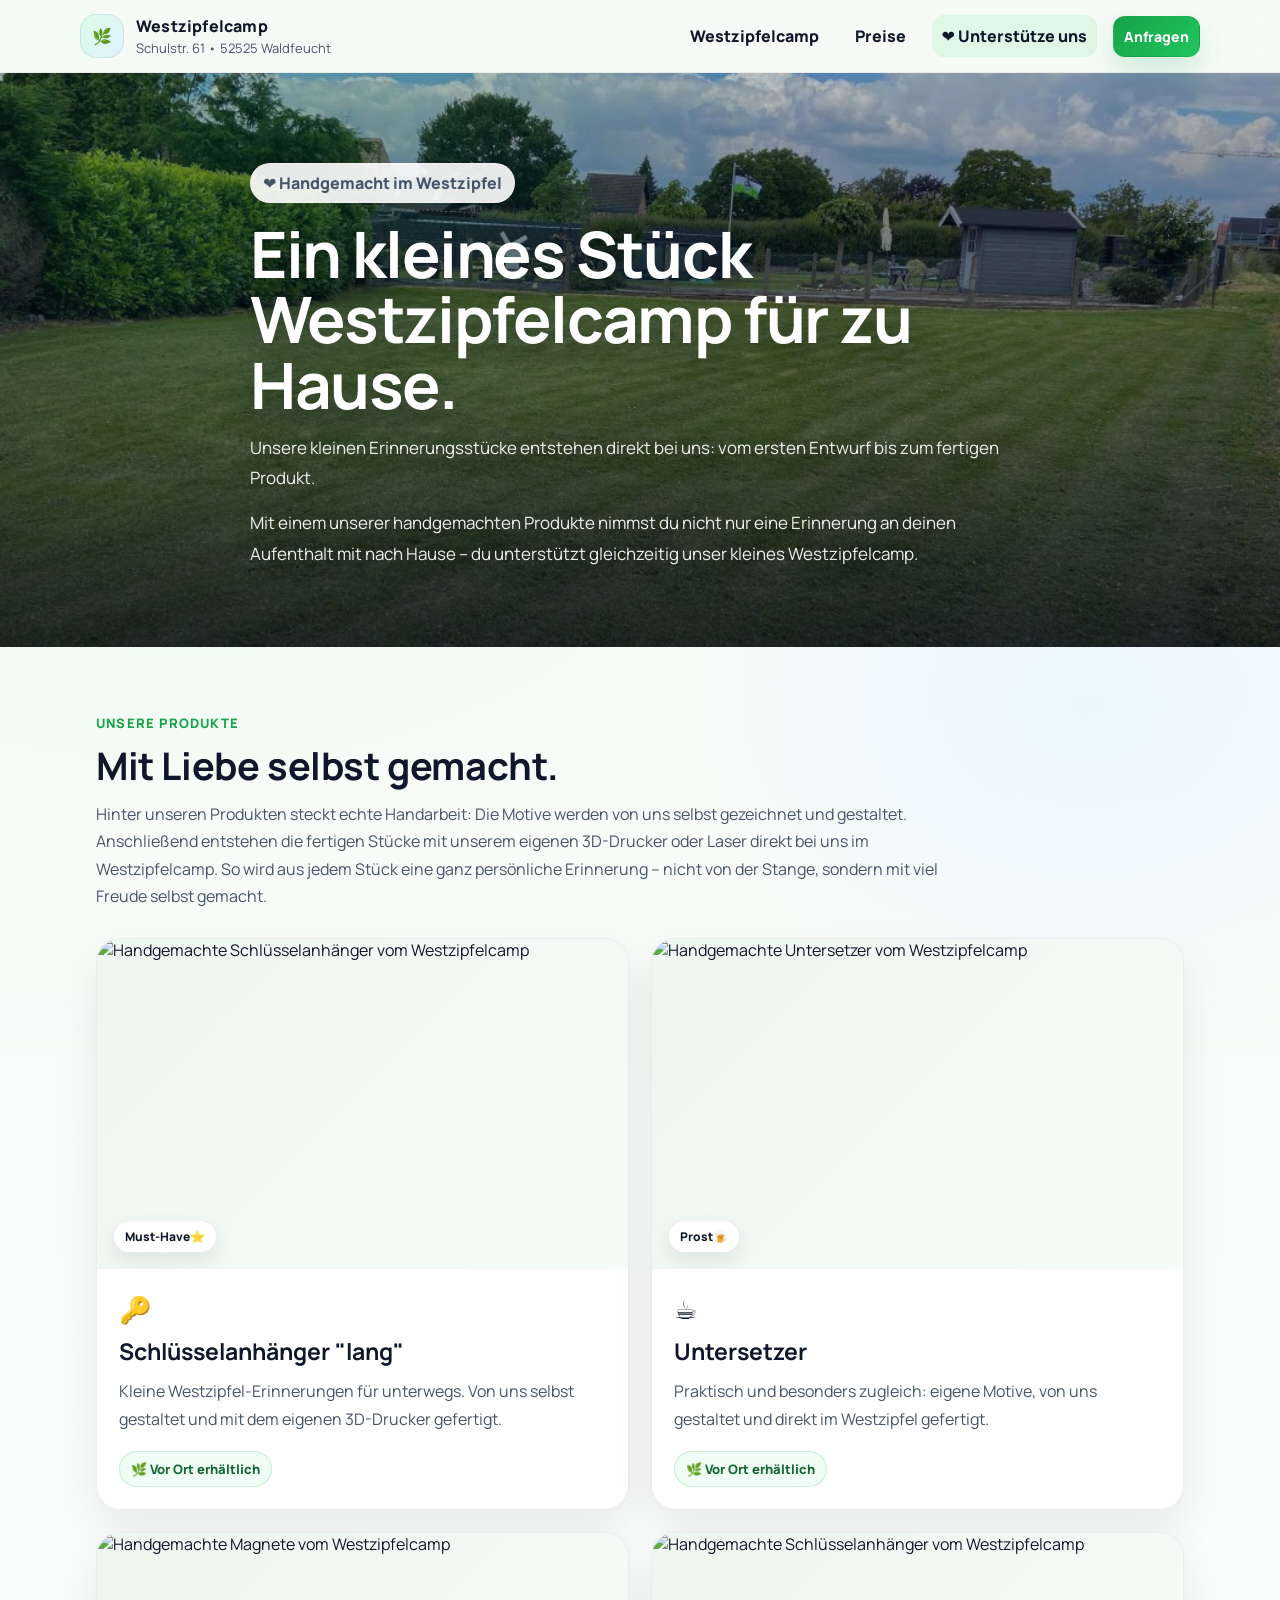
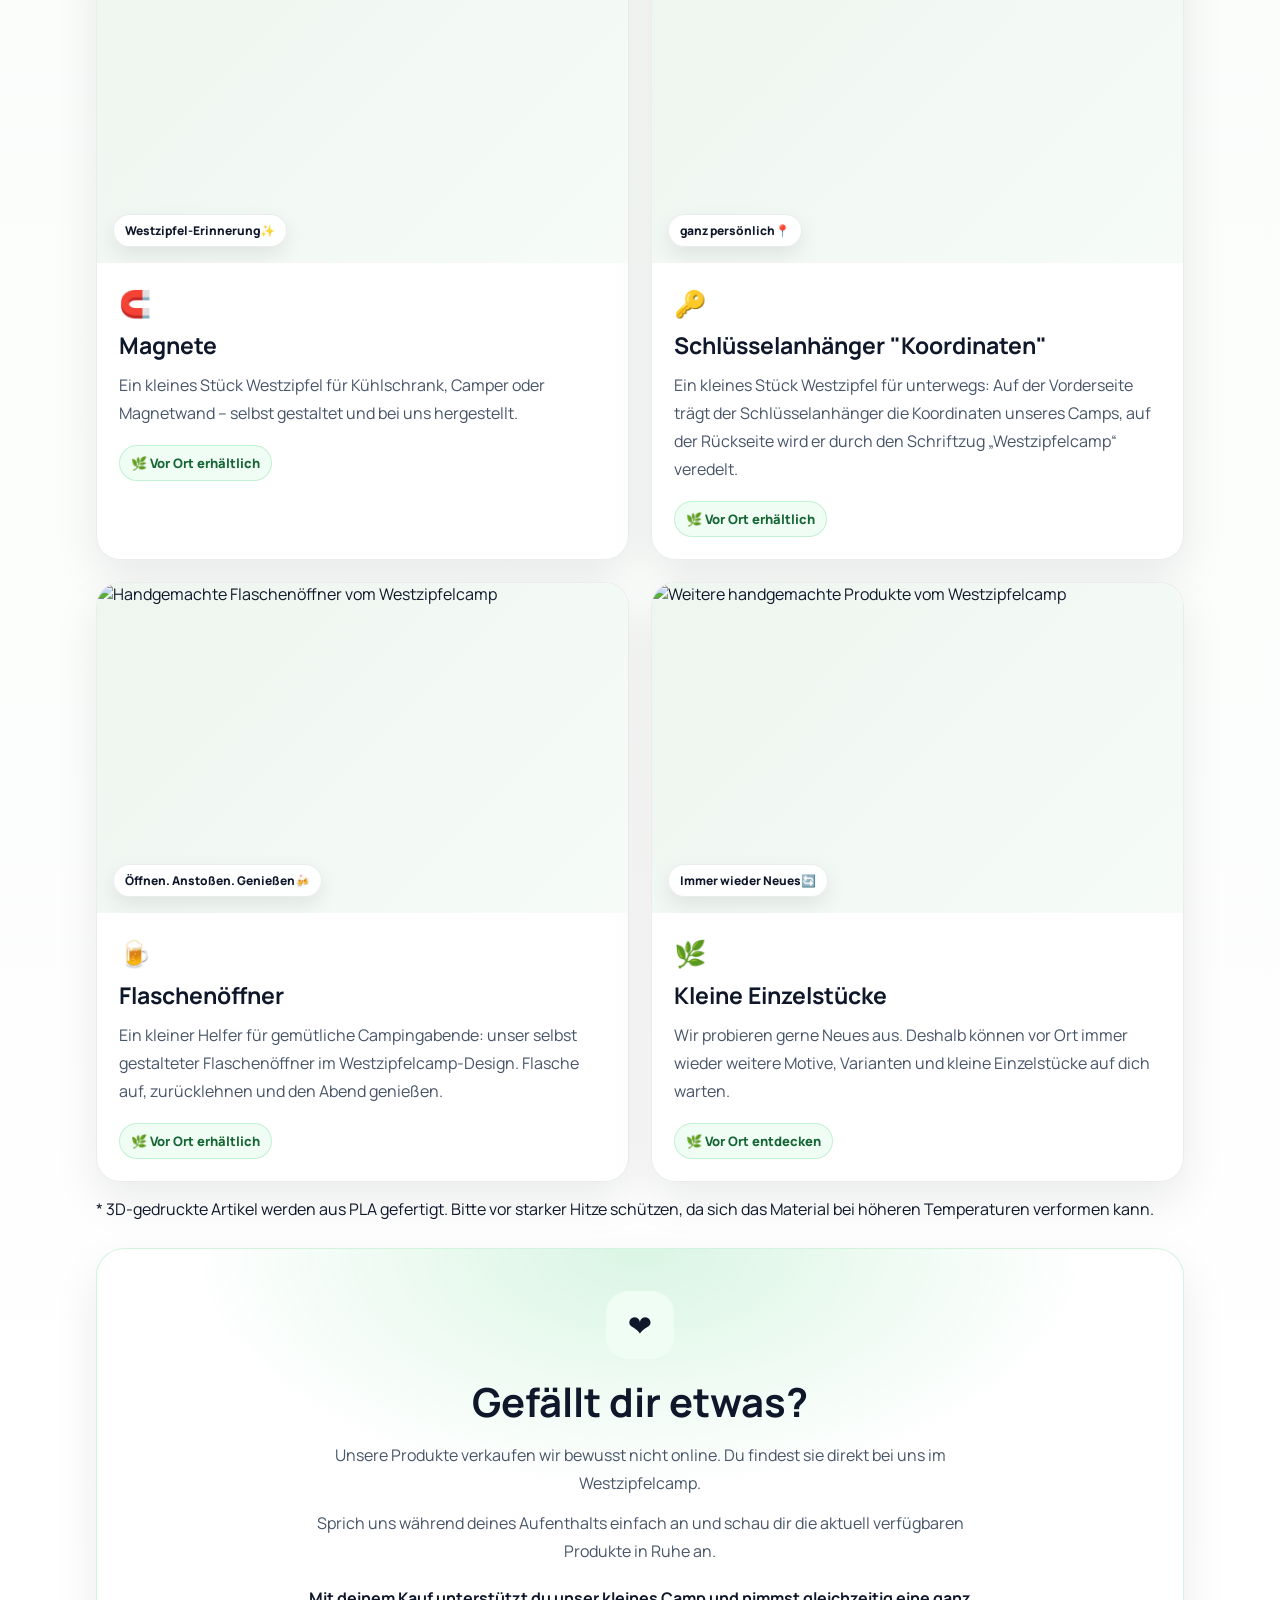
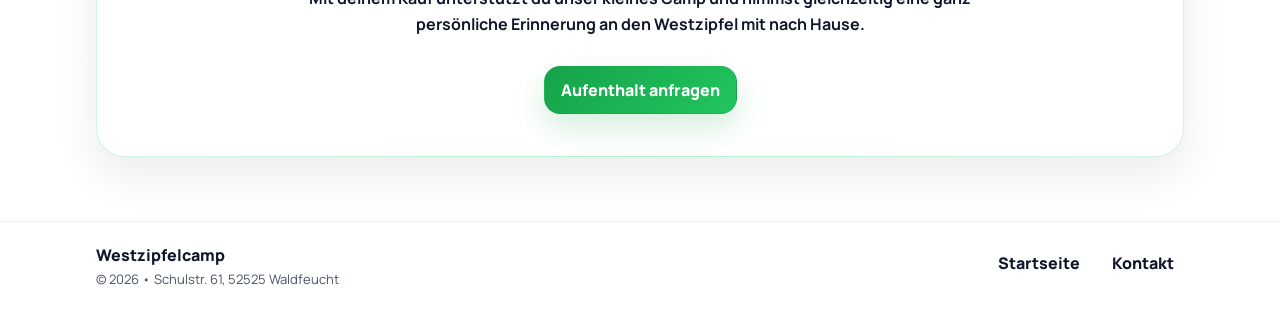
==== unterstuetzen.html @ 97e26d1e "Update unterstuetzen.html" ====
<!doctype html>
<html lang="de">
<head>

  <link rel="icon" href="data:image/svg+xml,<svg xmlns=%22http://www.w3.org/2000/svg%22 viewBox=%220 0 100 100%22><text y=%22.9em%22 font-size=%2290%22>🌿</text></svg>">

  <meta charset="utf-8" />
  <meta name="viewport" content="width=device-width, initial-scale=1" />

  <title>Unterstütze uns – Westzipfelcamp</title>

  <meta
    name="description"
    content="Handgemachte Erinnerungen aus dem Westzipfelcamp – direkt vor Ort erhältlich."
  />

  <link rel="preconnect" href="https://fonts.googleapis.com">
  <link rel="preconnect" href="https://fonts.gstatic.com" crossorigin>

  <link
    href="https://fonts.googleapis.com/css2?family=Manrope:wght@300;500;700;800&display=swap"
    rel="stylesheet"
  >

  <!-- GoatCounter -->
  <script
    data-goatcounter="https://westzipfelcamp.goatcounter.com/count"
    async
    src="//gc.zgo.at/count.js">
  </script>

  <link rel="stylesheet" href="styles.css" />
  <script defer src="script.js"></script>

</head>

<body>

  <a class="skip-link" href="#content">Zum Inhalt</a>

  <!-- HEADER / NAVIGATION -->
  <header class="header">

    <div class="container header__inner">

      <a href="index.html" class="brand merch-brand-link">

        <div class="brand__mark" aria-hidden="true">
          🌿
        </div>

        <div class="brand__text">

          <div class="brand__name">
            Westzipfelcamp
          </div>

          <div class="brand__sub">
            Schulstr. 61 • 52525 Waldfeucht
          </div>

        </div>

      </a>

      <button
        class="nav-toggle"
        aria-label="Menü öffnen"
        aria-expanded="false">

        <span></span>
        <span></span>
        <span></span>

      </button>

      <nav class="nav" aria-label="Hauptnavigation">

        <a href="index.html#camp">
          Westzipfelcamp
        </a>

        <a href="index.html#preise">
          Preise
        </a>

        <a href="unterstuetzen.html" class="nav-current">
          ❤️ Unterstütze uns
        </a>

        <a
          class="btn btn--small"
          href="index.html#kontakt">
          Anfragen
        </a>

      </nav>

    </div>

  </header>


  <main id="content">

    <!-- HERO MIT DEMSELBEN FOTO WIE AUF DER HAUPTSEITE -->
   <section class="merch-hero merch-hero--photo">

  <div class="merch-hero__overlay" aria-hidden="true"></div>

  <div class="container merch-hero__inner">
        <div class="pill">
          ❤️ Handgemacht im Westzipfel
        </div>

        <h1>
          Ein kleines Stück Westzipfelcamp für zu Hause.
        </h1>

        <p>
          Unsere kleinen Erinnerungsstücke entstehen direkt bei uns:
          vom ersten Entwurf bis zum fertigen Produkt.
        </p>

        <p>
          Mit einem unserer handgemachten Produkte nimmst du nicht nur
          eine Erinnerung an deinen Aufenthalt mit nach Hause –
          du unterstützt gleichzeitig unser kleines Westzipfelcamp.
        </p>

      </div>

    </section>


    <!-- PRODUKTE -->
    <section class="section">

      <div class="container">

        <div class="section__header merch-section-head">

          <span class="merch-eyebrow">
            Unsere Produkte
          </span>

          <h2>
            Mit Liebe selbst gemacht.
          </h2>

          <p class="lead">
            Hinter unseren Produkten steckt echte Handarbeit:
            Die Motive werden von uns selbst gezeichnet und gestaltet.
            Anschließend entstehen die fertigen Stücke mit unserem
            eigenen 3D-Drucker oder Laser direkt bei uns im Westzipfelcamp.
            So wird aus jedem Stück eine ganz persönliche Erinnerung –
            nicht von der Stange, sondern mit viel Freude selbst gemacht.
          </p>

        </div>


        <div class="merch-grid">

          <!-- SCHLÜSSELANHÄNGER -->
          <article class="merch-card">

            <div class="merch-image">

              <img
                src="assets/merch/schluesselanhaengerlang.jpg"
                alt="Handgemachte Schlüsselanhänger vom Westzipfelcamp"
                loading="lazy"
              >
              <span class="merch-badge">
                Must-Have⭐
              </span>

            </div>

            <div class="merch-card__body">

              <div class="merch-icon">
                🔑
              </div>

              <h3>
                Schlüsselanhänger "lang"
              </h3>

              <p>
                Kleine Westzipfel-Erinnerungen für unterwegs.
                Von uns selbst gestaltet und mit dem eigenen
                3D-Drucker gefertigt.
              </p>

              <div class="merch-availability">
                🌿 Vor Ort erhältlich
              </div>

            </div>

          </article>


          <!-- UNTERSETZER -->
          <article class="merch-card">

            <div class="merch-image">

              <img
                src="assets/merch/untersetzer.jpg"
                alt="Handgemachte Untersetzer vom Westzipfelcamp"
                loading="lazy"
              >
              <span class="merch-badge">
                Prost🍺
              </span>
            </div>

            <div class="merch-card__body">

              <div class="merch-icon">
                ☕
              </div>

              <h3>
                Untersetzer
              </h3>

              <p>
                Praktisch und besonders zugleich:
                eigene Motive, von uns gestaltet und
                direkt im Westzipfel gefertigt.
              </p>

              <div class="merch-availability">
                🌿 Vor Ort erhältlich
              </div>

            </div>

          </article>


          <!-- MAGNETE -->
          <article class="merch-card">

            <div class="merch-image">

              <img
                src="assets/merch/magnete.jpg"
                alt="Handgemachte Magnete vom Westzipfelcamp"
                loading="lazy"
              >

              <span class="merch-badge">
                Westzipfel-Erinnerung✨
              </span>

            </div>

            <div class="merch-card__body">

              <div class="merch-icon">
                🧲
              </div>

              <h3>
                Magnete
              </h3>

              <p>
                Ein kleines Stück Westzipfel für Kühlschrank,
                Camper oder Magnetwand – selbst gestaltet
                und bei uns hergestellt.
              </p>

              <div class="merch-availability">
                🌿 Vor Ort erhältlich
              </div>

            </div>

          </article>

                    <!-- SCHLÜSSELANHÄNGER -->
          <article class="merch-card">

            <div class="merch-image">

              <img
                src="assets/merch/schluesselanhaengerrund.jpg"
                alt="Handgemachte Schlüsselanhänger vom Westzipfelcamp"
                loading="lazy"
              >
              <span class="merch-badge">
                ganz persönlich📍
              </span>

            </div>

            <div class="merch-card__body">

              <div class="merch-icon">
                🔑
              </div>

              <h3>
                Schlüsselanhänger "Koordinaten"
              </h3>

              <p>
              Ein kleines Stück Westzipfel für unterwegs: Auf der Vorderseite trägt der Schlüsselanhänger die Koordinaten unseres Camps, auf der Rückseite wird er durch den Schriftzug „Westzipfelcamp“ veredelt.
              </p>

              <div class="merch-availability">
                🌿 Vor Ort erhältlich
              </div>

            </div>

          </article>
          
          <!-- Flaschenöffner -->
          <article class="merch-card">

            <div class="merch-image">

              <img
                src="assets/merch/flaschenoeffner.jpg"
                alt="Handgemachte Flaschenöffner vom Westzipfelcamp"
                loading="lazy"
              >
              <span class="merch-badge">
                Öffnen. Anstoßen. Genießen🍻 
              </span>

            </div>

            <div class="merch-card__body">

              <div class="merch-icon">
                🍺
              </div>

              <h3>
                Flaschenöffner
              </h3>

              <p>
                Ein kleiner Helfer für gemütliche Campingabende:
                unser selbst gestalteter Flaschenöffner im Westzipfelcamp-Design.
                Flasche auf, zurücklehnen und den Abend genießen. 
              </p>

              <div class="merch-availability">
                🌿 Vor Ort erhältlich
              </div>

            </div>

          </article>


          <!-- WEITERE PRODUKTE -->
          <article class="merch-card">

            <div class="merch-image">

              <img
                src="assets/merch/weitere-produkte.jpg"
                alt="Weitere handgemachte Produkte vom Westzipfelcamp"
                loading="lazy"
              >

              <span class="merch-badge">
                Immer wieder Neues🔄
              </span>

            </div>

            <div class="merch-card__body">

              <div class="merch-icon">
                🌿
              </div>

              <h3>
                Kleine Einzelstücke
              </h3>

              <p>
                Wir probieren gerne Neues aus.
                Deshalb können vor Ort immer wieder weitere
                Motive, Varianten und kleine Einzelstücke
                auf dich warten.
              </p>

              <div class="merch-availability">
                🌿 Vor Ort entdecken
              </div>

            </div>

          </article>

        </div>
        
 <!-- Dezenter Materialhinweis -->
<p class="merch-material-note">
  * 3D-gedruckte Artikel werden aus PLA gefertigt. Bitte vor starker Hitze schützen, da sich das Material bei höheren Temperaturen verformen kann.
</p>
        
        <!-- GEFÄLLT DIR ETWAS?
             Jetzt innerhalb desselben Bereichs und
             genauso breit wie das gesamte Produkt-Grid. -->

        <div class="merch-local-card">

          <div class="merch-local-card__icon">
            ❤️
          </div>

          <h2>
            Gefällt dir etwas?
          </h2>

          <p>
            Unsere Produkte verkaufen wir bewusst nicht online.
            Du findest sie direkt bei uns im Westzipfelcamp.
          </p>

          <p>
            Sprich uns während deines Aufenthalts einfach an
            und schau dir die aktuell verfügbaren Produkte
            in Ruhe an.
          </p>

          <strong>
            Mit deinem Kauf unterstützt du unser kleines Camp
            und nimmst gleichzeitig eine ganz persönliche
            Erinnerung an den Westzipfel mit nach Hause.
          </strong>

          <div class="merch-local-actions">

            <a
              class="btn"
              href="index.html#kontakt">
              Aufenthalt anfragen
            </a>

          </div>

        </div>

      </div>

    </section>


    <!-- FOOTER -->
    <footer class="footer">

      <div class="container footer__inner">

        <div>

          <div class="footer__brand">
            Westzipfelcamp
          </div>

          <div class="footer__meta">
            © <span id="year"></span>
            • Schulstr. 61, 52525 Waldfeucht
          </div>

        </div>

        <div class="footer__links">

          <a href="index.html">
            Startseite
          </a>

          <a href="index.html#kontakt">
            Kontakt
          </a>

        </div>

      </div>

    </footer>

  </main>

</body>
</html>
---- styles.css ----
:root{
  --bg:#f6fbf7;
  --soft:#eef6f0;
  --text:#0f172a;
  --muted:#475569;
  --brand:#16a34a;
  --brand2:#22c55e;
  --ring: rgba(34,197,94,.22);
  --shadow: 0 18px 45px rgba(2,6,23,.08);
  --radius: 20px;
}

*{box-sizing:border-box}
html,body{margin:0;padding:0}
body{
  font-family: "Manrope", system-ui, -apple-system, Segoe UI, Roboto, Arial, sans-serif;
  color:var(--text);
  background: radial-gradient(1200px 900px at 15% 10%, #e7fbe9 0%, transparent 55%),
              radial-gradient(900px 700px at 85% 20%, #e9f7ff 0%, transparent 45%),
              linear-gradient(180deg, var(--bg) 0%, #ffffff 100%);
  overflow-x:hidden;
}
img{max-width:100%;height:auto;display:block}
a{color:inherit}

.container{max-width:1120px;margin:0 auto;padding:0 16px}

.skip-link{position:absolute;left:-999px;top:auto;width:1px;height:1px;overflow:hidden}
.skip-link:focus{left:16px;top:16px;width:auto;height:auto;padding:10px 12px;background:#fff;border-radius:12px;box-shadow:var(--shadow)}

.header{
  position:sticky;top:0;z-index:50;
  background: rgba(246,251,247,.72);
  backdrop-filter: blur(14px);
  border-bottom: 1px solid rgba(15,23,42,.06);
}
.header__inner{display:flex;align-items:center;justify-content:space-between;padding:14px 0;gap:16px}
.brand{display:flex;align-items:center;gap:12px;min-width:0}
.brand__mark{width:44px;height:44px;border-radius:16px;display:grid;place-items:center;background: linear-gradient(135deg,#dcfce7,#e0f2fe);border:1px solid rgba(15,23,42,.08);flex:0 0 auto}
.brand__text{min-width:0}
.brand__name{font-weight:900;letter-spacing:.2px}
.brand__sub{font-size:13px;color:var(--muted);margin-top:2px;white-space:nowrap;overflow:hidden;text-overflow:ellipsis}

.nav{display:flex;align-items:center;gap:16px;font-weight:800}
.nav a{text-decoration:none;padding:10px 10px;border-radius:12px}
.nav a:hover{background:rgba(34,197,94,.10)}

.nav-toggle{display:none;width:44px;height:44px;border-radius:14px;border:1px solid rgba(15,23,42,.10);background:#fff;box-shadow:0 10px 25px rgba(2,6,23,.06)}
.nav-toggle span{display:block;height:2px;background:#0b1220;margin:6px 10px;border-radius:2px}

.btn{
  display:inline-flex;align-items:center;justify-content:center;
  padding:12px 16px;border-radius:16px;font-weight:900;
  background: linear-gradient(135deg, var(--brand), var(--brand2));
  color:#fff;border:1px solid rgba(15,23,42,.06);
  box-shadow:0 14px 30px rgba(22,163,74,.18);
  text-decoration:none;
  cursor:pointer;
}
.btn:hover{transform:translateY(-1px)}
.btn--small{padding:10px 12px;border-radius:14px;font-size:14px}
.btn--whatsapp{
  background: linear-gradient(135deg, #25D366, #128C7E);
  box-shadow: 0 14px 30px rgba(18,140,126,.25);
}

.pill{
  display:inline-flex;align-items:center;gap:8px;
  padding:8px 12px;border-radius:999px;
  background: rgba(255,255,255,.80);
  border:1px solid rgba(15,23,42,.10);
  color: var(--muted);
  font-weight:800;
}

/* Hero */
.hero{position:relative}
.hero--photo{min-height:520px;display:flex;align-items:flex-end;padding:90px 0 64px}
.hero__bg{position:absolute;inset:0;background-image:url("assets/1.jpg");background-size:cover;background-position:center}
.hero__overlay{position:absolute;inset:0;background:linear-gradient(180deg, rgba(2,6,23,.35) 0%, rgba(2,6,23,.55) 40%, rgba(2,6,23,.75) 100%), radial-gradient(900px 600px at 20% 10%, rgba(34,197,94,.18), transparent 60%)}
.hero__inner{position:relative;max-width:820px;color:#fff;padding-bottom:8px}
.hero h1{font-size:clamp(34px,4vw,56px);line-height:1.05;margin:12px 0 10px;letter-spacing:-.8px;text-shadow:0 10px 35px rgba(0,0,0,.35)}
.hero p{font-size:18px;line-height:1.7;color:rgba(255,255,255,.88);margin:0 0 16px;text-shadow:0 10px 35px rgba(0,0,0,.25)}
.hero__cta{display:flex;gap:12px;flex-wrap:wrap;margin-top:10px}

/* Sections */
.section{padding:64px 0}
.section--soft{background: linear-gradient(180deg, rgba(238,246,240,.85), rgba(255,255,255,0))}
.section__header{max-width:780px}
.section__header h2{margin:0 0 10px;font-size:clamp(26px,3vw,38px);letter-spacing:-.4px}
.lead{margin:0;color:var(--muted);line-height:1.7;font-size:16px}

.stack{display:grid;gap:16px;margin-top:18px}

.card{
  background: rgba(255,255,255,.86);
  border:1px solid rgba(15,23,42,.08);
  border-radius:var(--radius);
  padding:18px;
  box-shadow:var(--shadow);
  min-width:0;
  max-width:100%;
}
.card--gallery{overflow:hidden;}
.camp-text p{margin:0 0 12px;color:var(--muted);line-height:1.85}
.camp-text strong{color:var(--text)}

/* Galerie */
.gallery-title{display:flex;align-items:center;justify-content:space-between;gap:12px;margin-bottom:10px}
.gallery-title h3{margin:0}
.gallery-controls{display:flex;gap:10px;flex:0 0 auto}
.gbtn{width:42px;height:42px;border-radius:14px;border:1px solid rgba(15,23,42,.12);background:rgba(255,255,255,.92);box-shadow:0 10px 24px rgba(2,6,23,.06);font-size:22px;font-weight:900;cursor:pointer}
.gbtn:hover{transform:translateY(-1px)}

.gallery{
  width:100%;
  max-width:100%;
  display:flex;
  gap:0;
  overflow-x:auto;
  overflow-y:hidden;
  scroll-snap-type:x mandatory;
  scroll-behavior:smooth;
  -webkit-overflow-scrolling:touch;
  border-radius:var(--radius);
}
.slide{
  scroll-snap-align:start;
  flex:0 0 100%;
  min-width:100%;
  margin:0;
  background:rgba(255,255,255,.92);
  border:1px solid rgba(15,23,42,.08);
  border-radius:var(--radius);
  box-shadow:var(--shadow);
  overflow:hidden;
}
.slide__btn{display:block;width:100%;padding:0;border:0;background:transparent;cursor:zoom-in}
.slide__btn:focus{outline:none}
.slide__btn:focus-visible{box-shadow:0 0 0 6px var(--ring);border-radius:var(--radius)}
.slide img{width:100%;height:420px;object-fit:cover}
.slide figcaption{padding:12px 14px;color:var(--muted);font-weight:900}

.dots{display:flex;justify-content:center;gap:8px;margin-top:10px;flex-wrap:wrap}
.dot{width:10px;height:10px;border-radius:999px;border:1px solid rgba(15,23,42,.18);background:rgba(255,255,255,.92);cursor:pointer}
.dot.is-active{background:linear-gradient(135deg,var(--brand),var(--brand2));border-color:transparent;transform:scale(1.12)}

/* Rezensionen */
.card--reviews{overflow:hidden;}
.reviews-title{
  display:flex;
  align-items:flex-start;
  justify-content:space-between;
  gap:12px;
  margin-bottom:10px;
}
.reviews-title__left h3{margin:0;}
.reviews-sub{margin:4px 0 0;font-size:13px;}
.reviews-controls{display:flex;gap:10px;flex:0 0 auto;}

.reviews{
  width:100%;
  max-width:100%;
  display:flex;
  overflow-x:auto;
  overflow-y:hidden;
  scroll-snap-type:x mandatory;
  scroll-behavior:smooth;
  -webkit-overflow-scrolling:touch;
  border-radius: var(--radius);
}
.review-slide{
  scroll-snap-align:start;
  flex: 0 0 100%;
  min-width:100%;
  margin:0;
  background: rgba(255,255,255,.92);
  border:1px solid rgba(15,23,42,.08);
  border-radius: var(--radius);
  box-shadow: var(--shadow);
  padding:16px;
}
.stars{font-size:18px;letter-spacing:2px;margin-bottom:8px}
.review-text{margin:0;color: var(--muted);font-weight:800;line-height:1.75}
.review-meta{margin-top:10px;color: rgba(71,85,105,.95);font-size:13px;font-weight:900}

/* Plattform-Logos (zentriert, größer) */
.platform-logos{
  display:flex;
  gap:14px;
  flex-wrap:wrap;
  justify-content:center;
  align-items:center;
  margin-top:14px;
}
.platform-btn{
  width:74px;
  height:74px;
  display:grid;
  place-items:center;
  border-radius:18px;
  background: rgba(255,255,255,.86);
  border: 1px solid rgba(15,23,42,.12);
  box-shadow: 0 10px 25px rgba(2,6,23,.06);
  text-decoration:none;
  transition: transform .15s ease, box-shadow .15s ease;
}
.platform-btn:hover{
  transform: translateY(-2px);
  box-shadow: 0 14px 32px rgba(2,6,23,.10);
}
.platform-logo{
  width:48px;
  height:48px;
  object-fit:contain;
  filter: saturate(1.05);
}

/* Preise */
.price-grid{display:grid;grid-template-columns:repeat(3,1fr);gap:14px;margin-top:18px}
.price{
  background: rgba(255,255,255,.88);
  border:1px solid rgba(15,23,42,.08);
  border-radius:var(--radius);
  padding:18px;
  box-shadow:var(--shadow);
  min-width:0;
  position:relative;
}
.price__top{display:flex;align-items:center;justify-content:space-between;gap:10px}
.price__tag{
  font-size:12px;font-weight:900;color:#0b1220;padding:6px 10px;border-radius:999px;
  background: rgba(34,197,94,.12);
  border:1px solid rgba(34,197,94,.20)
}
.price ul{margin:12px 0 0;padding-left:18px;color:var(--muted);line-height:1.9}

/* Premium Highlight + Badge */
.price--premium{
  border:2px solid rgba(34,197,94,.55);
  background: linear-gradient(180deg, #f0fdf4 0%, rgba(255,255,255,.92) 100%);
}
.badge{
  position:absolute;
  top:14px;
  left:14px;
  padding:6px 10px;
  border-radius:999px;
  font-weight:900;
  font-size:12px;
  color:#0b1220;
  background: rgba(34,197,94,.22);
  border:1px solid rgba(34,197,94,.35);
}

/* Kontakt */
.contact-grid{display:grid;grid-template-columns:1fr 1fr;gap:16px;margin-top:18px;align-items:start}
.form{background: rgba(255,255,255,.88);border:1px solid rgba(15,23,42,.08);border-radius:var(--radius);padding:18px;box-shadow:var(--shadow);min-width:0}
.form__row{display:grid;gap:8px;margin-bottom:12px}
.two{display:grid;grid-template-columns:1fr 1fr;gap:12px}
label{font-weight:900}
input,select,textarea{width:100%;padding:12px 12px;border-radius:14px;border:1px solid rgba(15,23,42,.14);background:#fff;outline:none;font:inherit}
input:focus,select:focus,textarea:focus{border-color: rgba(34,197,94,.70);box-shadow:0 0 0 6px var(--ring)}
.fineprint{color:var(--muted);font-size:13px;line-height:1.7;margin-top:6px}
.form-buttons{display:flex;gap:12px;flex-wrap:wrap}
.error{color:#b91c1c;font-weight:800;margin:8px 0 0;min-height:1.2em}

.contact-card{background: rgba(255,255,255,.88);border:1px solid rgba(15,23,42,.08);border-radius:var(--radius);padding:18px;box-shadow:var(--shadow);min-width:0}
.muted{color:var(--muted)}
.contact-lines{display:grid;gap:8px;margin-top:10px}
.contact-lines a{text-decoration:underline;text-decoration-thickness:2px;text-underline-offset:3px}
.map{margin-top:14px}
.map iframe{width:100%;height:280px;border:0;border-radius:16px;border:1px solid rgba(15,23,42,.10)}

/* Footer + Dialog */
.footer{padding:22px 0 34px;border-top:1px solid rgba(15,23,42,.06);background: rgba(255,255,255,.60)}
.footer__inner{display:flex;align-items:flex-start;justify-content:space-between;gap:18px;flex-wrap:wrap}
.footer__brand{font-weight:900}
.footer__meta{color:var(--muted);font-size:13px;margin-top:4px}
.footer__links{display:flex;gap:12px;flex-wrap:wrap;font-weight:900}
.footer__links a{padding:8px 10px;border-radius:12px;text-decoration:none}
.footer__links a:hover{background:rgba(34,197,94,.10)}

.dialog{border:0;padding:0;border-radius:18px;width:min(720px,92vw);box-shadow:var(--shadow)}
.dialog::backdrop{background:rgba(2,6,23,.45)}
.dialog__inner{background:#fff;padding:18px;border-radius:18px}
.dialog__inner h3{margin:0 0 8px}
.dialog__inner p{margin:0 0 14px}

/* Lightbox */
.lightbox{border:0;padding:0;width:min(1100px,96vw);background:transparent}
.lightbox::backdrop{background: rgba(2,6,23,.85)}
.lightbox__figure{margin:0;background: rgba(255,255,255,.06);border:1px solid rgba(255,255,255,.14);border-radius:18px;overflow:hidden;box-shadow:0 22px 80px rgba(0,0,0,.45)}
.lightbox__figure img{width:100%;max-height:82vh;object-fit:contain;background: rgba(0,0,0,.25)}
.lightbox__figure figcaption{padding:12px 14px;color: rgba(255,255,255,.92);font-weight:900}
.lightbox__close{
  position:fixed;top:18px;right:18px;width:44px;height:44px;border-radius:14px;
  border:1px solid rgba(255,255,255,.18);background: rgba(255,255,255,.10);color:#fff;font-size:18px;cursor:pointer
}
.lightbox__nav{
  position:fixed;top:50%;transform:translateY(-50%);
  width:52px;height:52px;border-radius:16px;
  border:1px solid rgba(255,255,255,.18);background: rgba(255,255,255,.10);
  color:#fff;font-size:26px;font-weight:900;cursor:pointer
}
.lightbox__nav--prev{left:14px}
.lightbox__nav--next{right:14px}
.lightbox__close:hover,.lightbox__nav:hover{background: rgba(255,255,255,.18)}

/* Mobile */
@media (max-width: 920px){
  .hero--photo{min-height:520px;padding:86px 0 58px}
  .hero p{font-size:16px}
  .slide img{height:260px}

  .price-grid{grid-template-columns:1fr}
  .contact-grid{grid-template-columns:1fr}
  .two{grid-template-columns:1fr}

  .nav-toggle{display:block}
  .nav{
    position:absolute;right:16px;top:68px;
    display:none;flex-direction:column;align-items:stretch;
    background: rgba(255,255,255,.94);
    border: 1px solid rgba(15,23,42,.10);
    border-radius: 18px;padding: 10px;
    box-shadow: var(--shadow);
    width: min(320px, calc(100vw - 32px));
  }
  .nav a{padding:12px 12px}
  .nav.nav--open{display:flex}

  .lightbox__nav{display:none}
}

/* ==================================================
   UNTERSTÜTZE UNS / MERCHANDISE
================================================== */

.merch-brand-link{
  text-decoration:none;
  color:inherit;
}


/* =========================
   HERO MIT FOTO
========================= */

.merch-hero{
  position:relative;
  overflow:hidden;
}

.merch-hero--photo{
  min-height:520px;

  display:flex;
  align-items:flex-end;

  padding:90px 0 64px;

  /* Gleiches Foto wie auf der Hauptseite */
  background-image:url("assets/1.jpg");
  background-size:cover;
  background-position:center;
  background-repeat:no-repeat;
}

.merch-hero__overlay{
  position:absolute;
  inset:0;
  z-index:0;

  background:
    linear-gradient(
      180deg,
      rgba(2,6,23,.25) 0%,
      rgba(2,6,23,.45) 40%,
      rgba(2,6,23,.80) 100%
    ),
    radial-gradient(
      900px 600px at 20% 10%,
      rgba(34,197,94,.18),
      transparent 60%
    );
}

.merch-hero__inner{
  position:relative;
  z-index:2;

  max-width:850px;

  color:#fff;
}

.merch-hero h1{
  max-width:780px;

  margin:18px 0 16px;

  font-size:clamp(38px,5vw,64px);
  line-height:1.02;
  letter-spacing:-1.4px;

  color:#fff;

  text-shadow:
    0 10px 35px rgba(0,0,0,.40);
}

.merch-hero p{
  max-width:760px;

  margin:0 0 14px;

  color:rgba(255,255,255,.92);

  font-size:17px;
  line-height:1.8;

  text-shadow:
    0 8px 25px rgba(0,0,0,.35);
}

.merch-hero .pill{
  background:rgba(255,255,255,.90);
  color:var(--muted);

  border:1px solid rgba(255,255,255,.35);
}

.merch-hero__notice{
  display:inline-flex;
  align-items:center;
  gap:8px;

  margin-top:18px;
  padding:12px 16px;

  border-radius:16px;

  background:rgba(255,255,255,.92);
  border:1px solid rgba(255,255,255,.30);

  box-shadow:
    0 12px 30px rgba(0,0,0,.18);

  color:var(--text);
}


/* =========================
   PRODUKTBEREICH
========================= */

.merch-section-head{
  max-width:850px;
  margin-bottom:28px;
}

.merch-eyebrow{
  display:inline-block;

  margin-bottom:7px;

  color:var(--brand);

  font-size:13px;
  font-weight:900;

  text-transform:uppercase;
  letter-spacing:1.2px;
}


/* =========================
   PRODUKT-GRID
========================= */

.merch-grid{
  width:100%;

  display:grid;

  grid-template-columns:
    repeat(2,minmax(0,1fr));

  gap:22px;
}


/* =========================
   PRODUKTKARTEN
========================= */

.merch-card{
  min-width:0;

  overflow:hidden;

  border-radius:24px;

  background:
    rgba(255,255,255,.90);

  border:
    1px solid rgba(15,23,42,.08);

  box-shadow:var(--shadow);

  transition:
    transform .22s ease,
    box-shadow .22s ease;
}

.merch-card:hover{
  transform:translateY(-4px);

  box-shadow:
    0 24px 55px rgba(2,6,23,.12);
}


/* =========================
   PRODUKTBILDER
========================= */

.merch-image{
  position:relative;

  width:100%;
  height:330px;

  overflow:hidden;

  background:
    linear-gradient(
      135deg,
      #eef6f0,
      #f6fbf7
    );
}

.merch-image img{
  width:100%;
  height:100%;

  object-fit:cover;

  transition:
    transform .4s ease;
}

.merch-card:hover .merch-image img{
  transform:scale(1.025);
}


/* =========================
   LABEL AUF PRODUKTBILD
========================= */

.merch-badge{
  position:absolute;

  left:16px;
  bottom:16px;

  padding:7px 11px;

  border-radius:999px;

  background:
    rgba(255,255,255,.92);

  border:
    1px solid rgba(15,23,42,.08);

  backdrop-filter:blur(10px);

  font-size:12px;
  font-weight:900;

  box-shadow:
    0 8px 20px rgba(2,6,23,.08);
}


/* =========================
   PRODUKT-TEXT
========================= */

.merch-card__body{
  padding:22px;
}

.merch-card__body h3{
  margin:8px 0 10px;

  font-size:23px;
}

.merch-card__body p{
  margin:0;

  color:var(--muted);

  line-height:1.75;
}

.merch-icon{
  font-size:26px;
}


/* =========================
   VOR ORT ERHÄLTLICH
========================= */

.merch-availability{
  display:inline-flex;
  align-items:center;

  margin-top:18px;

  padding:8px 11px;

  border-radius:999px;

  color:#166534;

  background:#f0fdf4;

  border:
    1px solid rgba(34,197,94,.22);

  font-size:13px;
  font-weight:900;
}


/* =========================
   "GEFÄLLT DIR ETWAS?"
   GLEICHE BREITE WIE
   BEIDE PRODUKTSPALTEN
========================= */

.merch-local-card{
  width:100%;

  margin:28px 0 0;

  padding:42px 38px;

  text-align:center;

  border-radius:28px;

  background:
    radial-gradient(
      650px 350px at 50% 0%,
      rgba(34,197,94,.17),
      transparent 70%
    ),
    #fff;

  border:
    1px solid rgba(34,197,94,.20);

  box-shadow:var(--shadow);
}

.merch-local-card__icon{
  width:68px;
  height:68px;

  margin:0 auto 15px;

  display:grid;
  place-items:center;

  border-radius:22px;

  background:#f0fdf4;

  font-size:29px;
}

.merch-local-card h2{
  margin:0 0 12px;

  font-size:
    clamp(28px,4vw,40px);
}

.merch-local-card p{
  max-width:680px;

  margin:
    0 auto 12px;

  color:var(--muted);

  line-height:1.75;
}

.merch-local-card strong{
  display:block;

  max-width:680px;

  margin:
    20px auto 0;

  line-height:1.65;
}

.merch-local-actions{
  display:flex;

  justify-content:center;
  align-items:center;

  gap:18px;

  flex-wrap:wrap;

  margin-top:28px;
}

.merch-back-link{
  font-weight:900;

  color:var(--text);

  text-decoration:none;
}

.merch-back-link:hover{
  text-decoration:underline;

  text-underline-offset:4px;
}


/* =========================
   AKTIVER MENÜPUNKT
========================= */

.nav-current{
  background:
    rgba(34,197,94,.10);
}


/* =========================
   TABLET / HANDY
========================= */

@media(max-width:920px){

  .merch-hero--photo{
    min-height:520px;

    padding:
      80px 0 56px;

    background-position:center center;
  }

  .merch-hero h1{
    font-size:
      clamp(34px,10vw,48px);
  }

  .merch-hero p{
    font-size:16px;
  }

  .merch-grid{
    grid-template-columns:1fr;
  }

  .merch-image{
    height:280px;
  }

  .merch-local-card{
    margin-top:22px;

    padding:
      32px 24px;
  }

}


/* =========================
   KLEINE HANDYS
========================= */

@media(max-width:520px){

  .merch-hero--photo{
    min-height:520px;

    padding:
      70px 0 48px;
  }

  .merch-hero h1{
    font-size:
      clamp(32px,10vw,42px);
  }

  .merch-hero__notice{
    display:block;

    line-height:1.6;
  }

  .merch-image{
    height:240px;
  }

  .merch-card__body{
    padding:18px;
  }

  .merch-local-card{
    padding:
      28px 18px;
  }

}
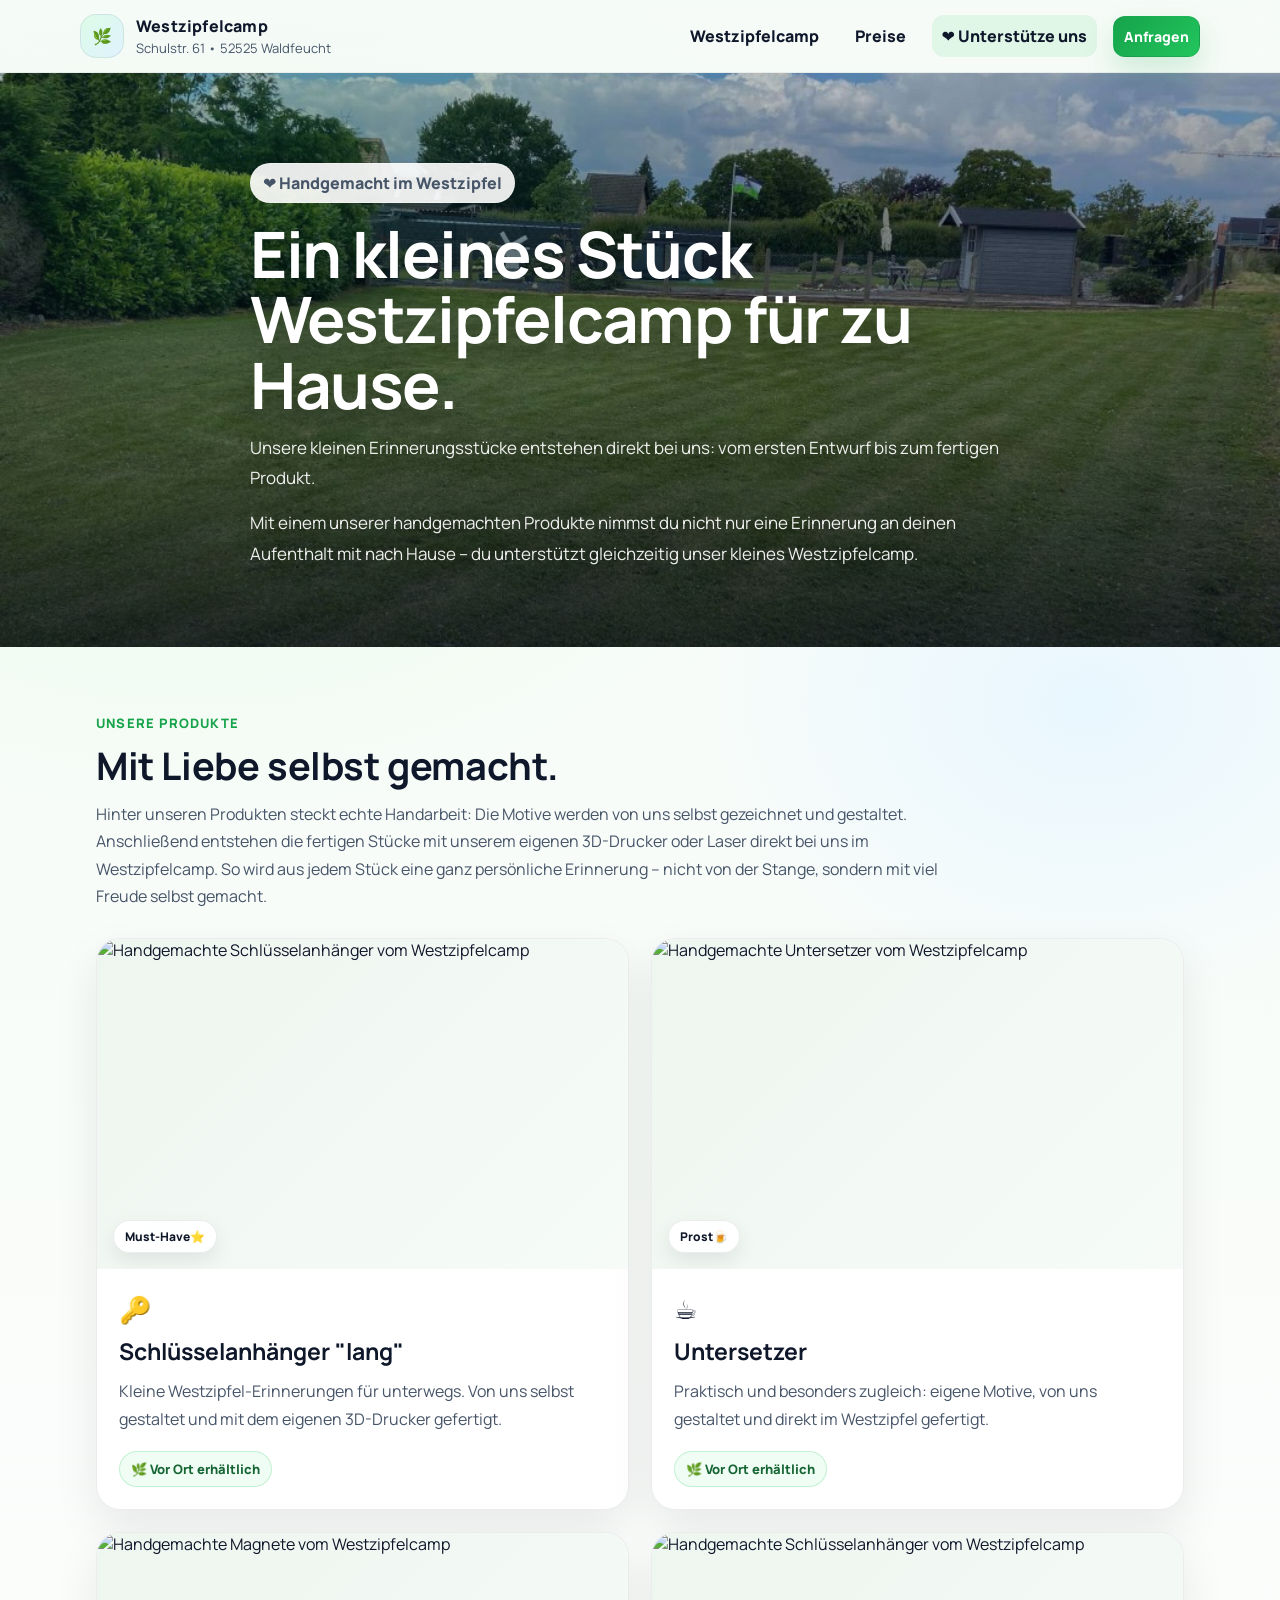
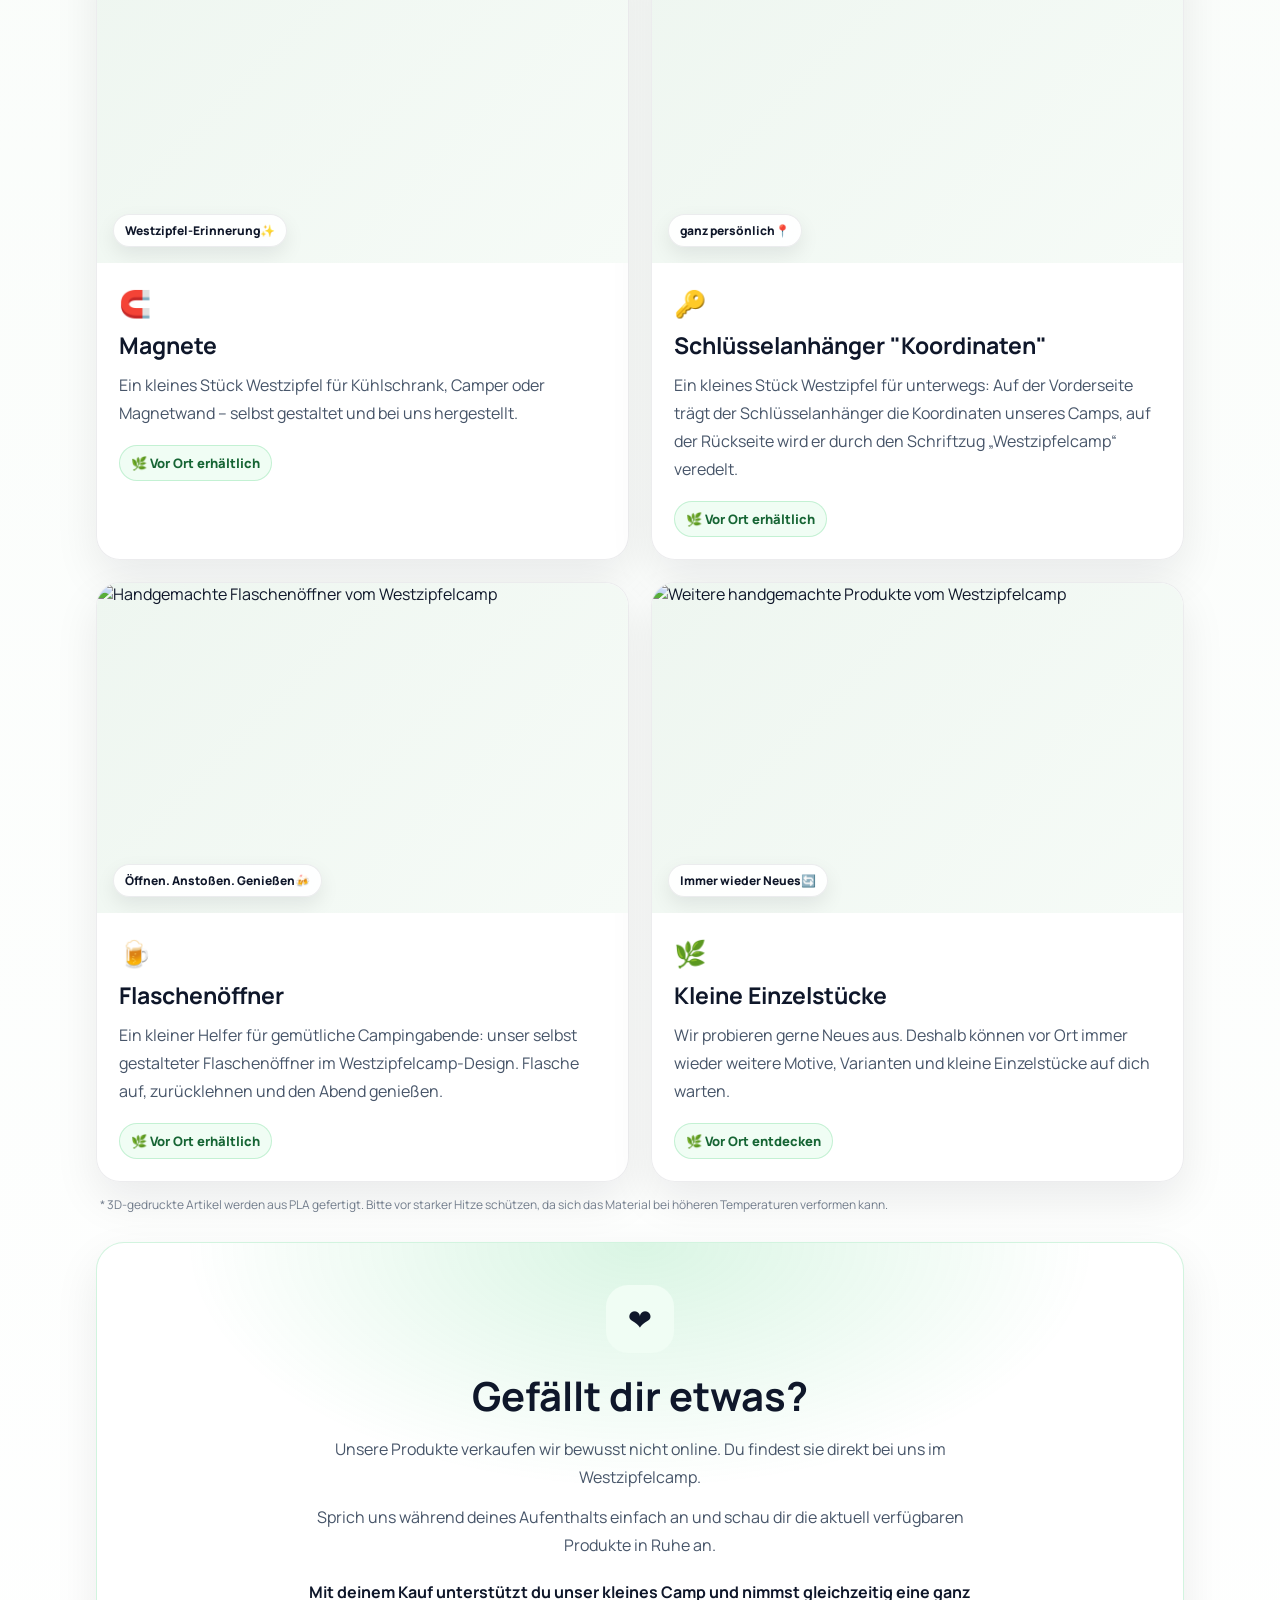
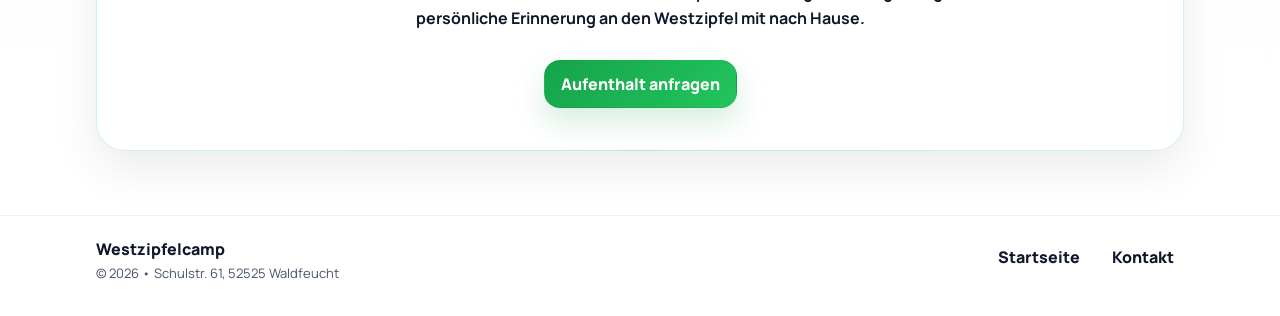
==== commit f7cbf450: "Update unterstuetzen.html" ====
--- a/unterstuetzen.html
+++ b/unterstuetzen.html
@@ -168,7 +168,7 @@
             <div class="merch-image">
 
               <img
-                src="assets/merch/schluesselanhaengerlang.jpg"
+                src="assets/merch/schluesselanhaengerlang.png"
                 alt="Handgemachte Schlüsselanhänger vom Westzipfelcamp"
                 loading="lazy"
               >
@@ -209,7 +209,7 @@
             <div class="merch-image">
 
               <img
-                src="assets/merch/untersetzer.jpg"
+                src="assets/merch/untersetzer.png"
                 alt="Handgemachte Untersetzer vom Westzipfelcamp"
                 loading="lazy"
               >
@@ -249,7 +249,7 @@
             <div class="merch-image">
 
               <img
-                src="assets/merch/magnete.jpg"
+                src="assets/merch/magnete.png"
                 alt="Handgemachte Magnete vom Westzipfelcamp"
                 loading="lazy"
               >
@@ -290,7 +290,7 @@
             <div class="merch-image">
 
               <img
-                src="assets/merch/schluesselanhaengerrund.jpg"
+                src="assets/merch/schluesselanhaengerrund.png"
                 alt="Handgemachte Schlüsselanhänger vom Westzipfelcamp"
                 loading="lazy"
               >
@@ -328,7 +328,7 @@
             <div class="merch-image">
 
               <img
-                src="assets/merch/flaschenoeffner.jpg"
+                src="assets/merch/flaschenoeffner.png"
                 alt="Handgemachte Flaschenöffner vom Westzipfelcamp"
                 loading="lazy"
               >
@@ -369,7 +369,7 @@
             <div class="merch-image">
 
               <img
-                src="assets/merch/weitere-produkte.jpg"
+                src="assets/merch/weitere-produkte.png"
                 alt="Weitere handgemachte Produkte vom Westzipfelcamp"
                 loading="lazy"
               >
--- a/styles.css
+++ b/styles.css
@@ -640,6 +640,20 @@
   font-weight:900;
 }
 
+/* =========================
+   MATERIALHINWEIS
+========================= */
+
+.merch-material-note{
+  margin:14px 4px 0;
+
+  color:var(--muted);
+
+  font-size:12px;
+  line-height:1.5;
+
+  opacity:.75;
+}
 
 /* =========================
    "GEFÄLLT DIR ETWAS?"
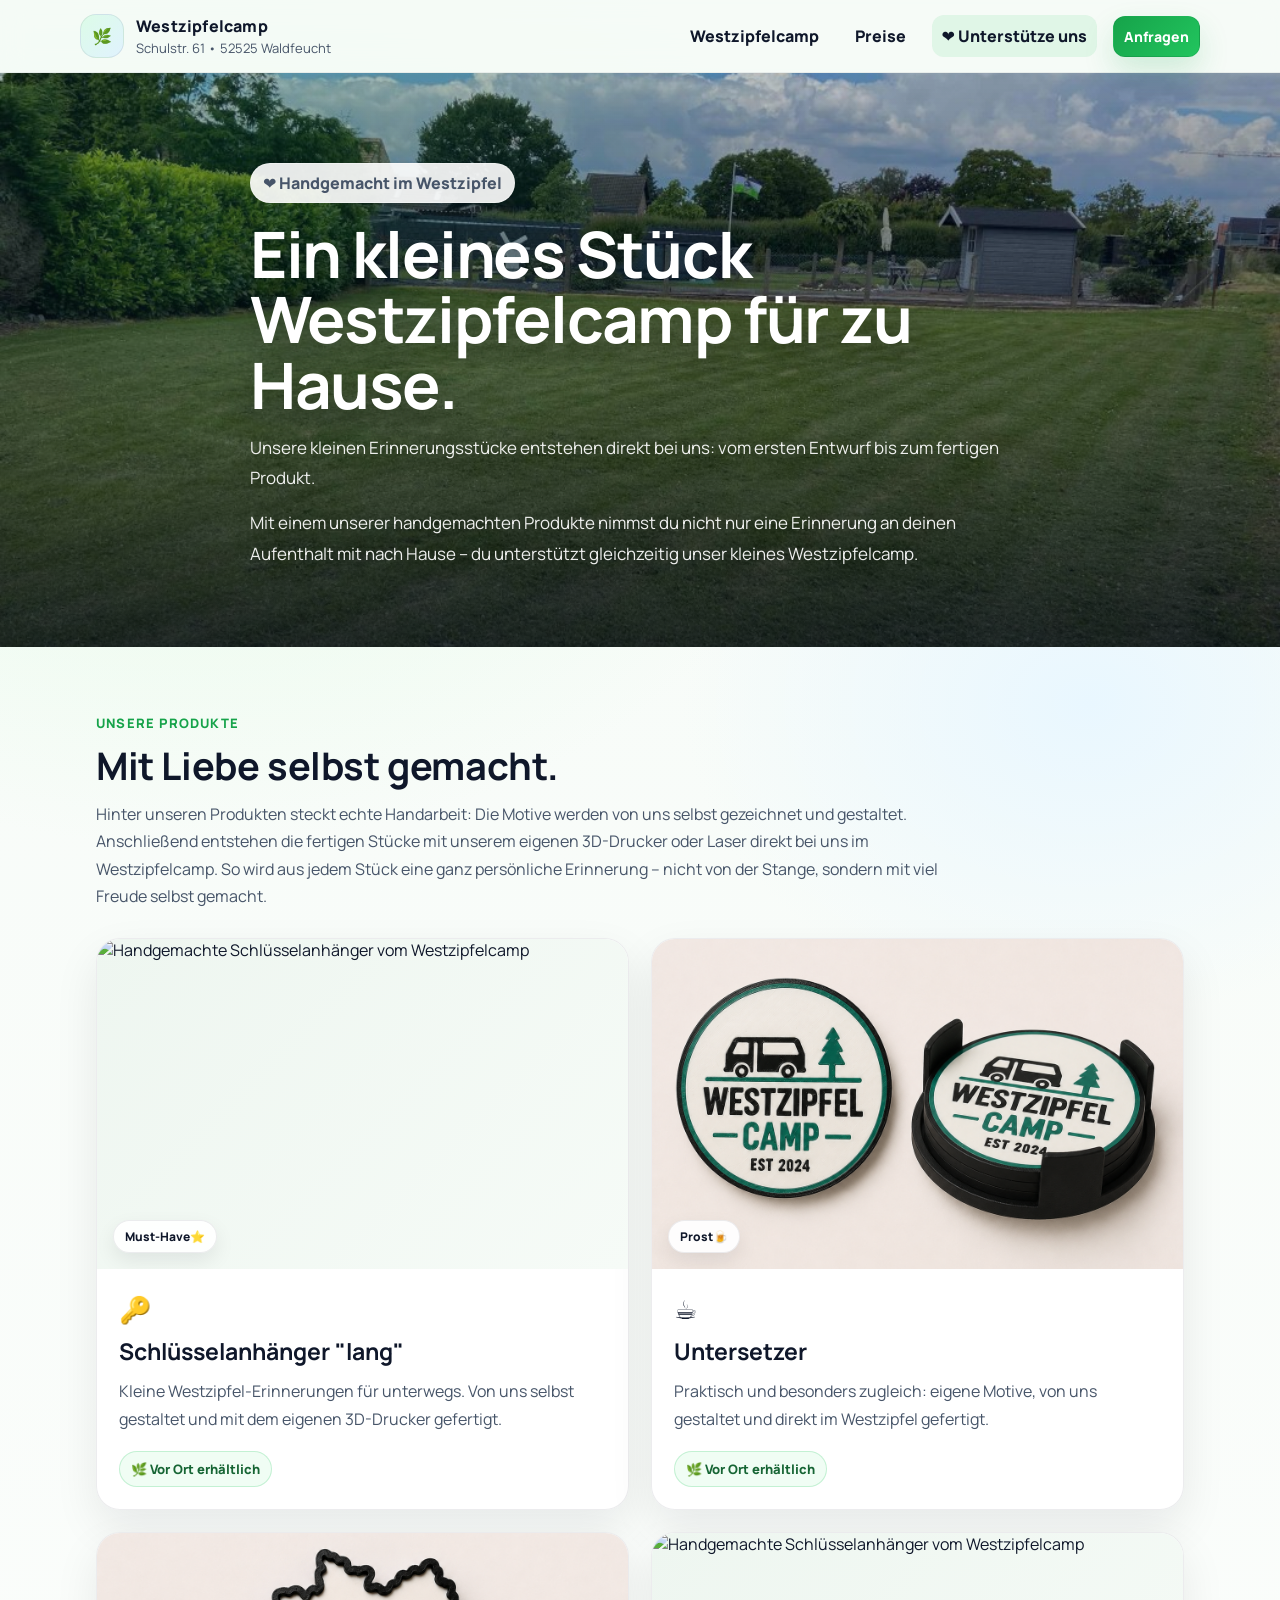
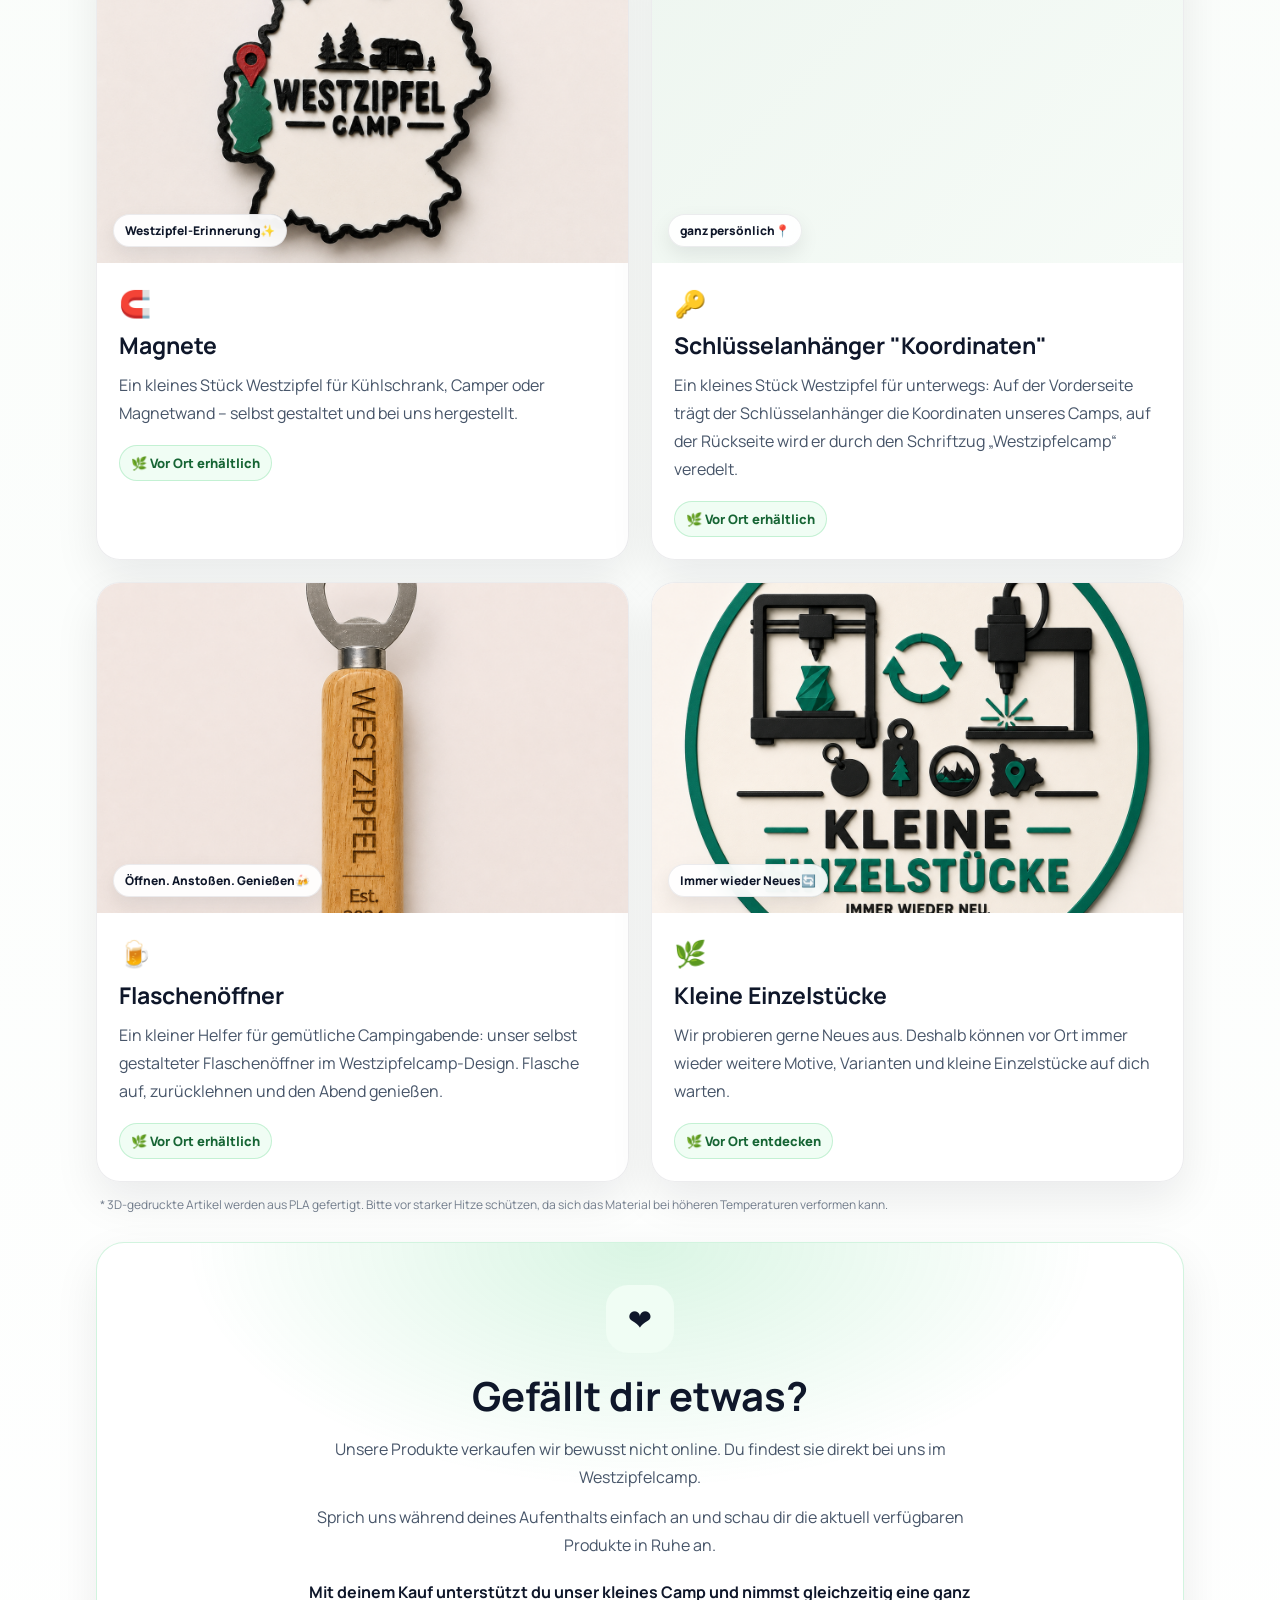
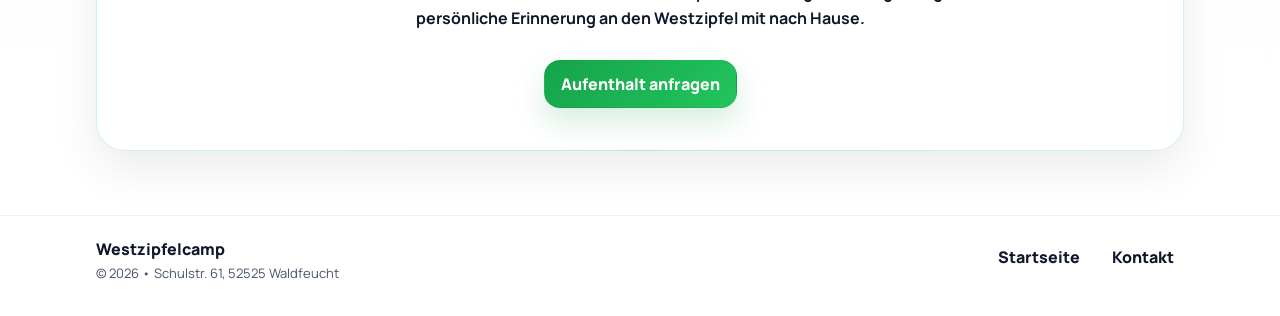
==== commit ef193927: "Update unterstuetzen.html" ====
--- a/unterstuetzen.html
+++ b/unterstuetzen.html
@@ -168,7 +168,7 @@
             <div class="merch-image">
 
               <img
-                src="assets/merch/schluesselanhaengerlang.png"
+                src="assets/schluesselanhaengerlang.png"
                 alt="Handgemachte Schlüsselanhänger vom Westzipfelcamp"
                 loading="lazy"
               >
@@ -209,7 +209,7 @@
             <div class="merch-image">
 
               <img
-                src="assets/merch/untersetzer.png"
+                src="assets/untersetzer.png"
                 alt="Handgemachte Untersetzer vom Westzipfelcamp"
                 loading="lazy"
               >
@@ -249,7 +249,7 @@
             <div class="merch-image">
 
               <img
-                src="assets/merch/magnete.png"
+                src="assets/magnete.png"
                 alt="Handgemachte Magnete vom Westzipfelcamp"
                 loading="lazy"
               >
@@ -290,7 +290,7 @@
             <div class="merch-image">
 
               <img
-                src="assets/merch/schluesselanhaengerrund.png"
+                src="assets/schluesselanhaengerrund.png"
                 alt="Handgemachte Schlüsselanhänger vom Westzipfelcamp"
                 loading="lazy"
               >
@@ -328,7 +328,7 @@
             <div class="merch-image">
 
               <img
-                src="assets/merch/flaschenoeffner.png"
+                src="assets/flaschenoeffner.png"
                 alt="Handgemachte Flaschenöffner vom Westzipfelcamp"
                 loading="lazy"
               >
@@ -369,7 +369,7 @@
             <div class="merch-image">
 
               <img
-                src="assets/merch/weitere-produkte.png"
+                src="assets/weitere-produkte.png"
                 alt="Weitere handgemachte Produkte vom Westzipfelcamp"
                 loading="lazy"
               >
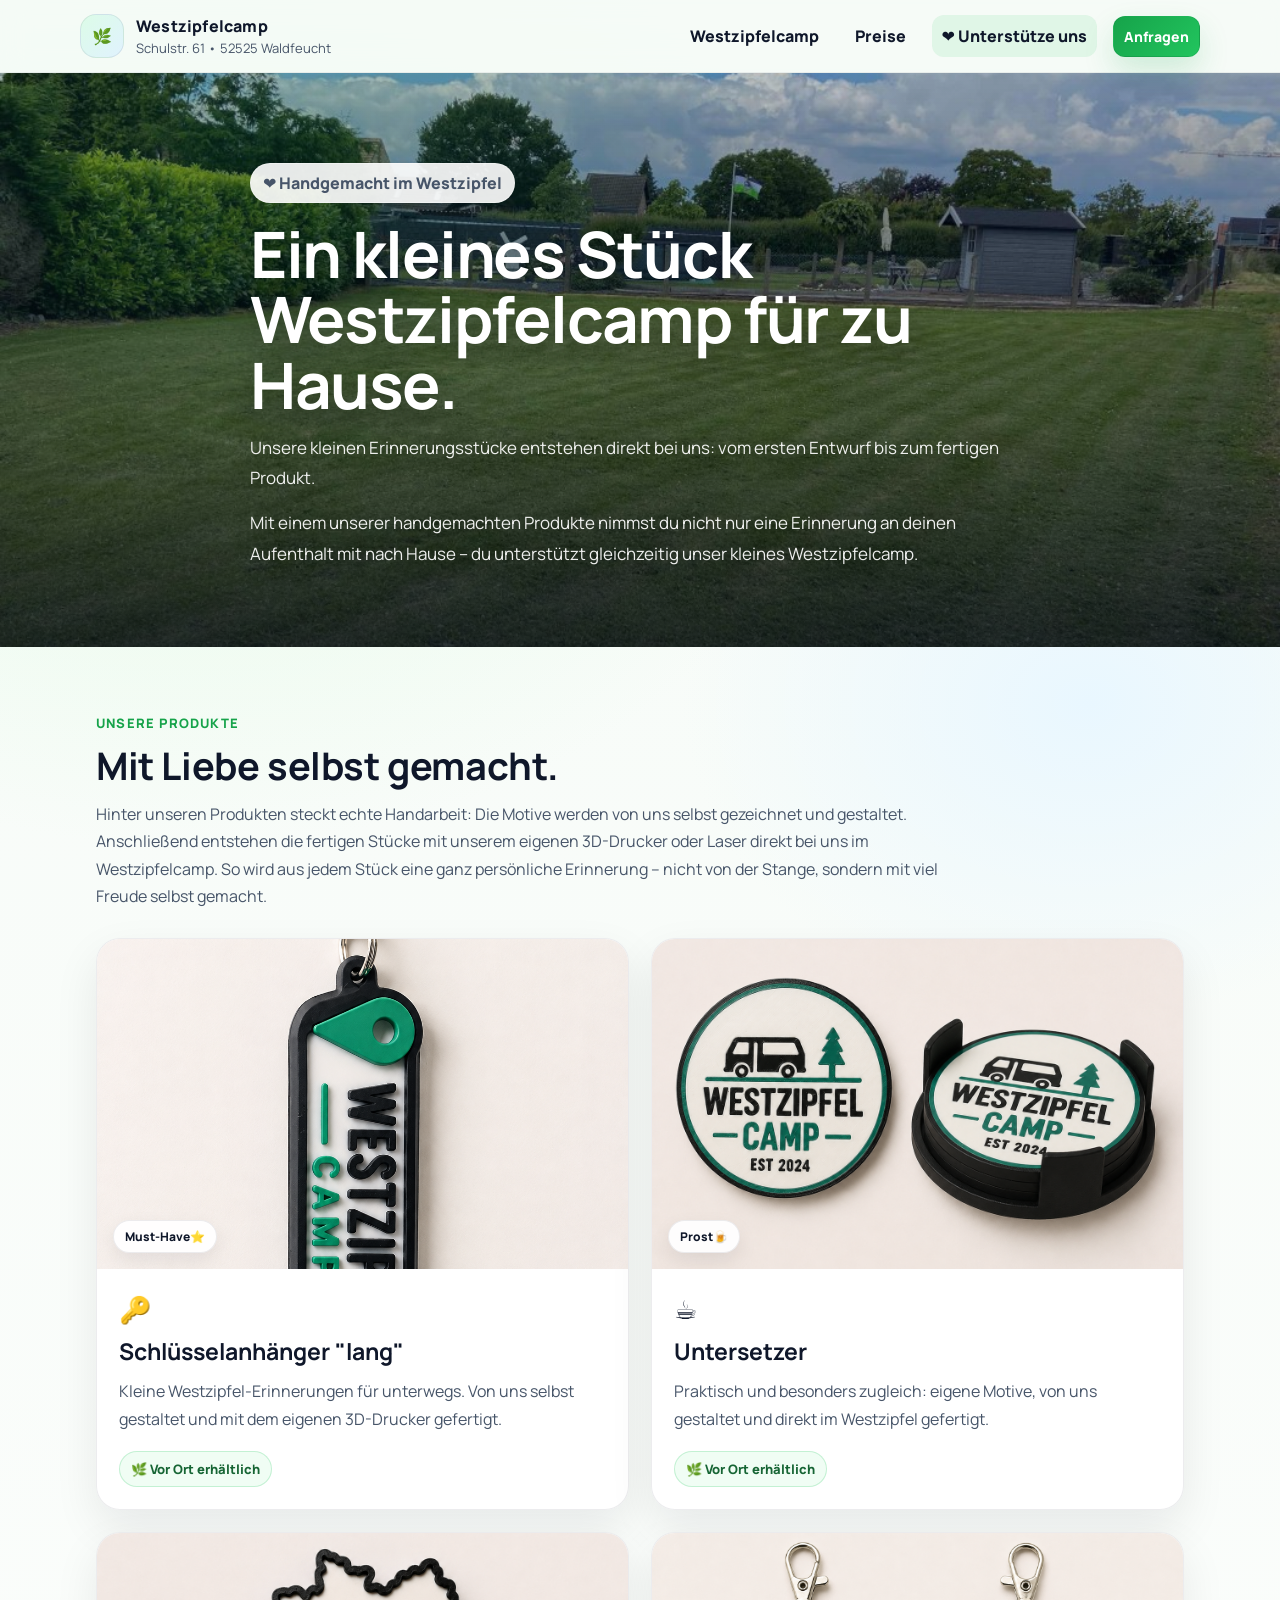
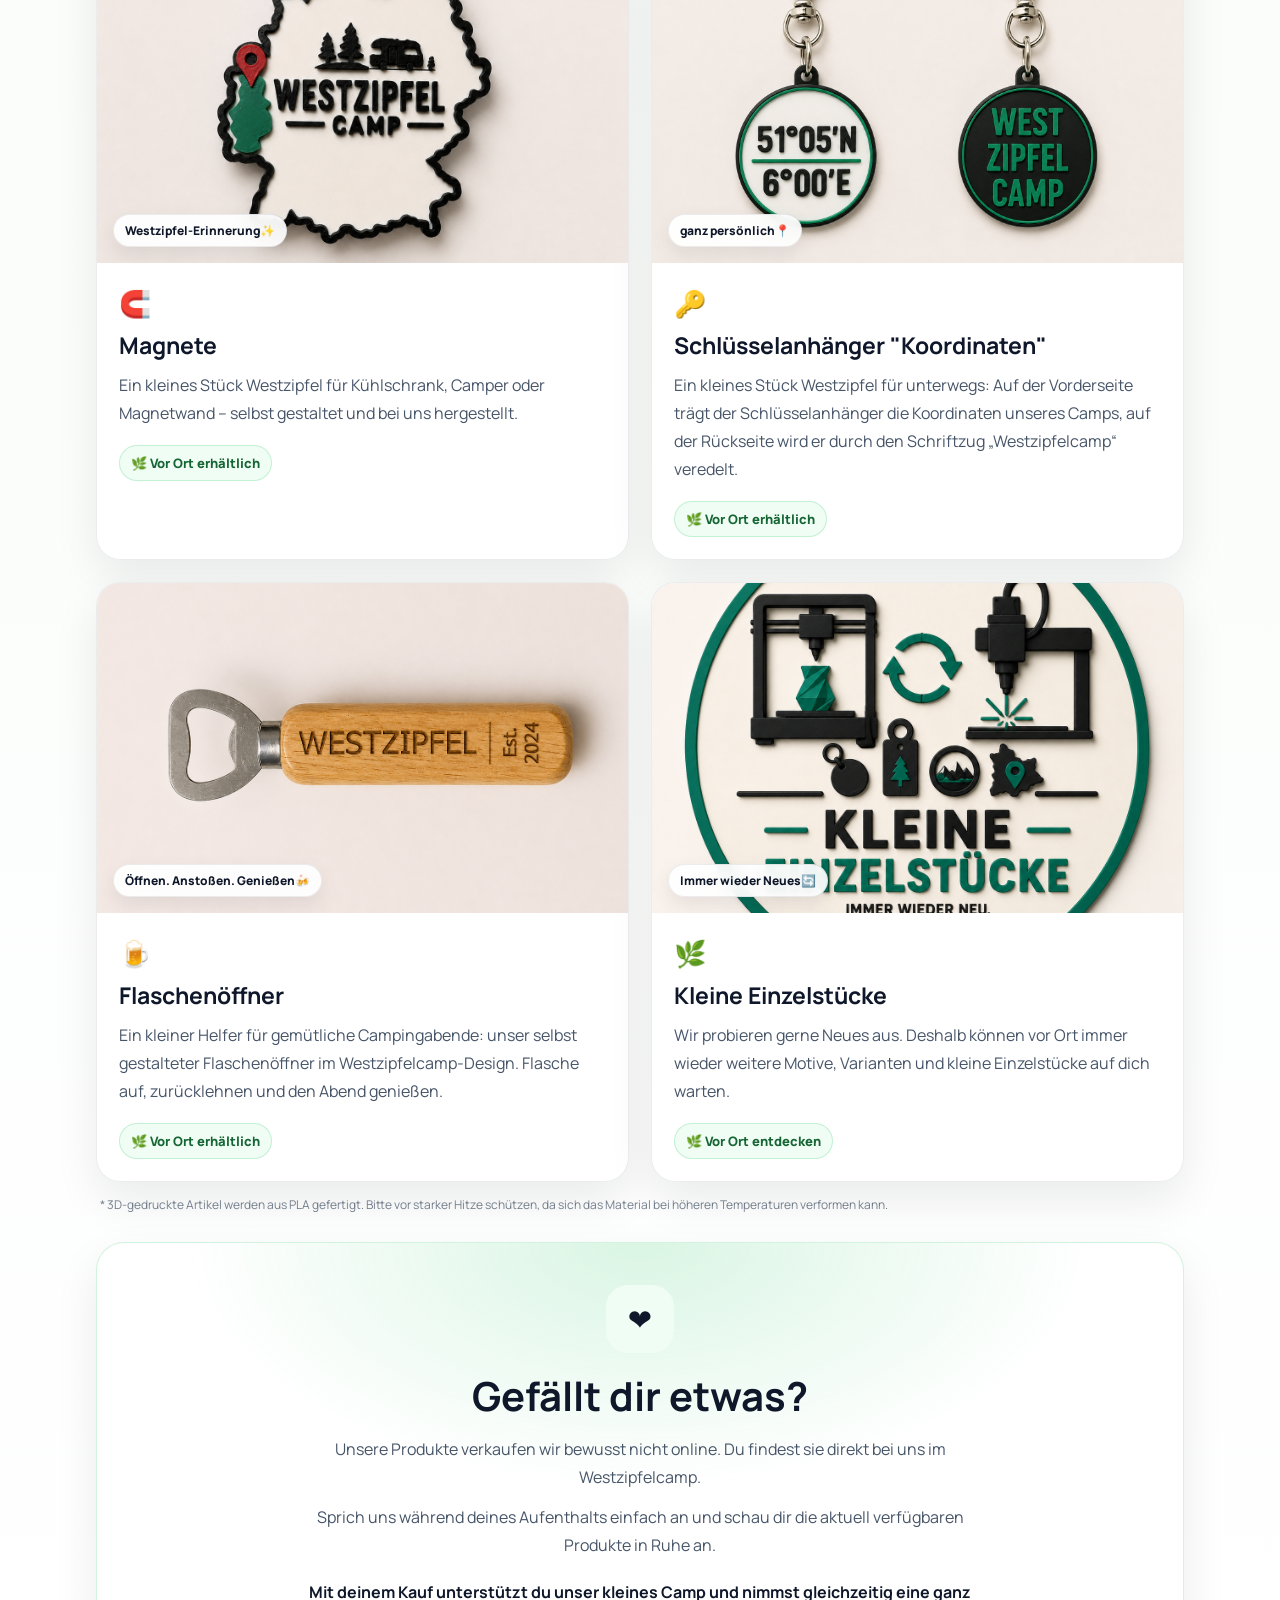
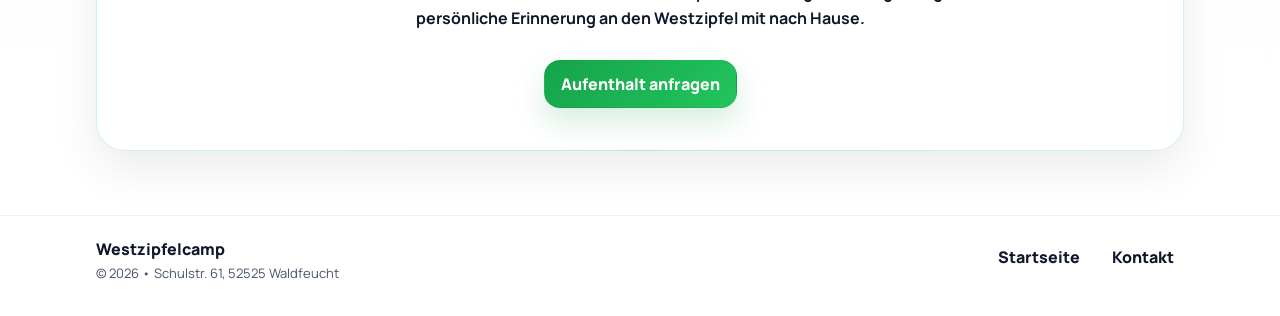
==== commit 920b4fbe: "Update unterstuetzen.html" ====
--- a/unterstuetzen.html
+++ b/unterstuetzen.html
@@ -328,7 +328,7 @@
             <div class="merch-image">
 
               <img
-                src="assets/flaschenoeffner.png"
+                src="assets/flaschenoeffner1.png"
                 alt="Handgemachte Flaschenöffner vom Westzipfelcamp"
                 loading="lazy"
               >
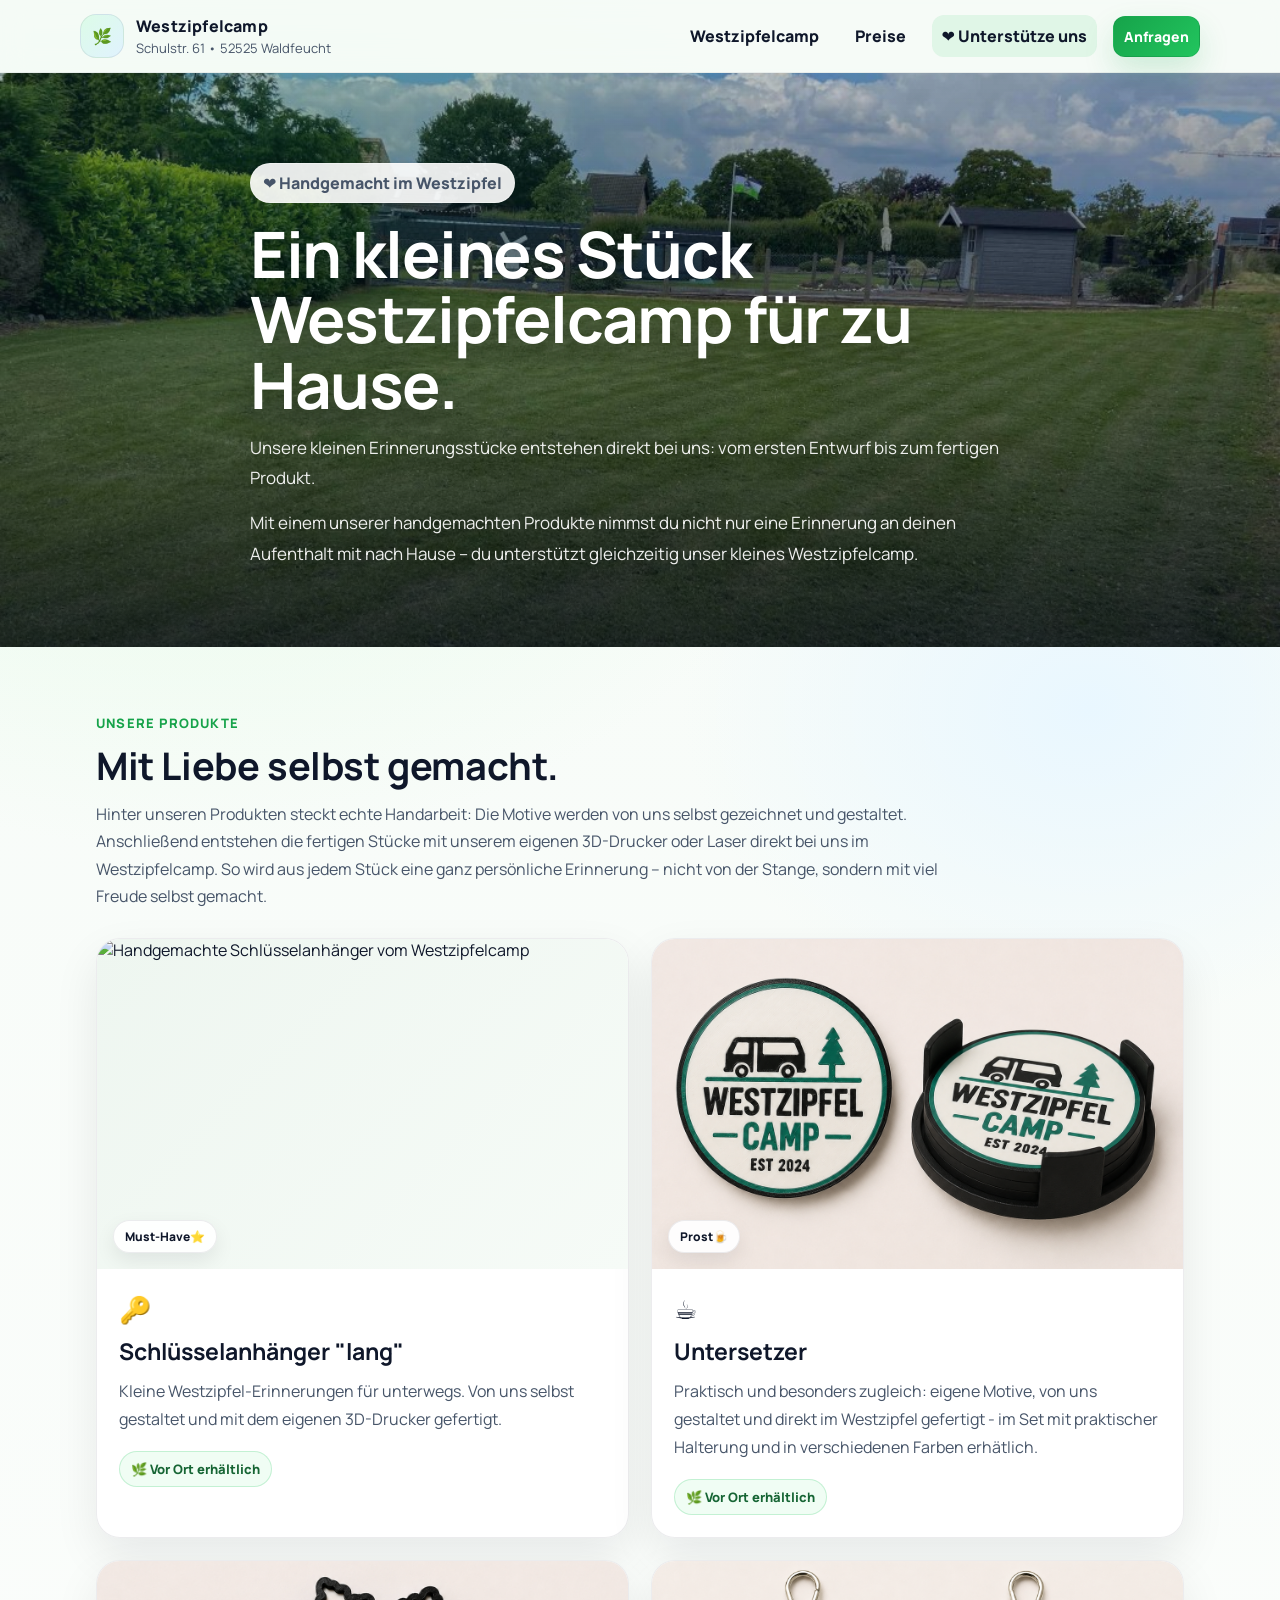
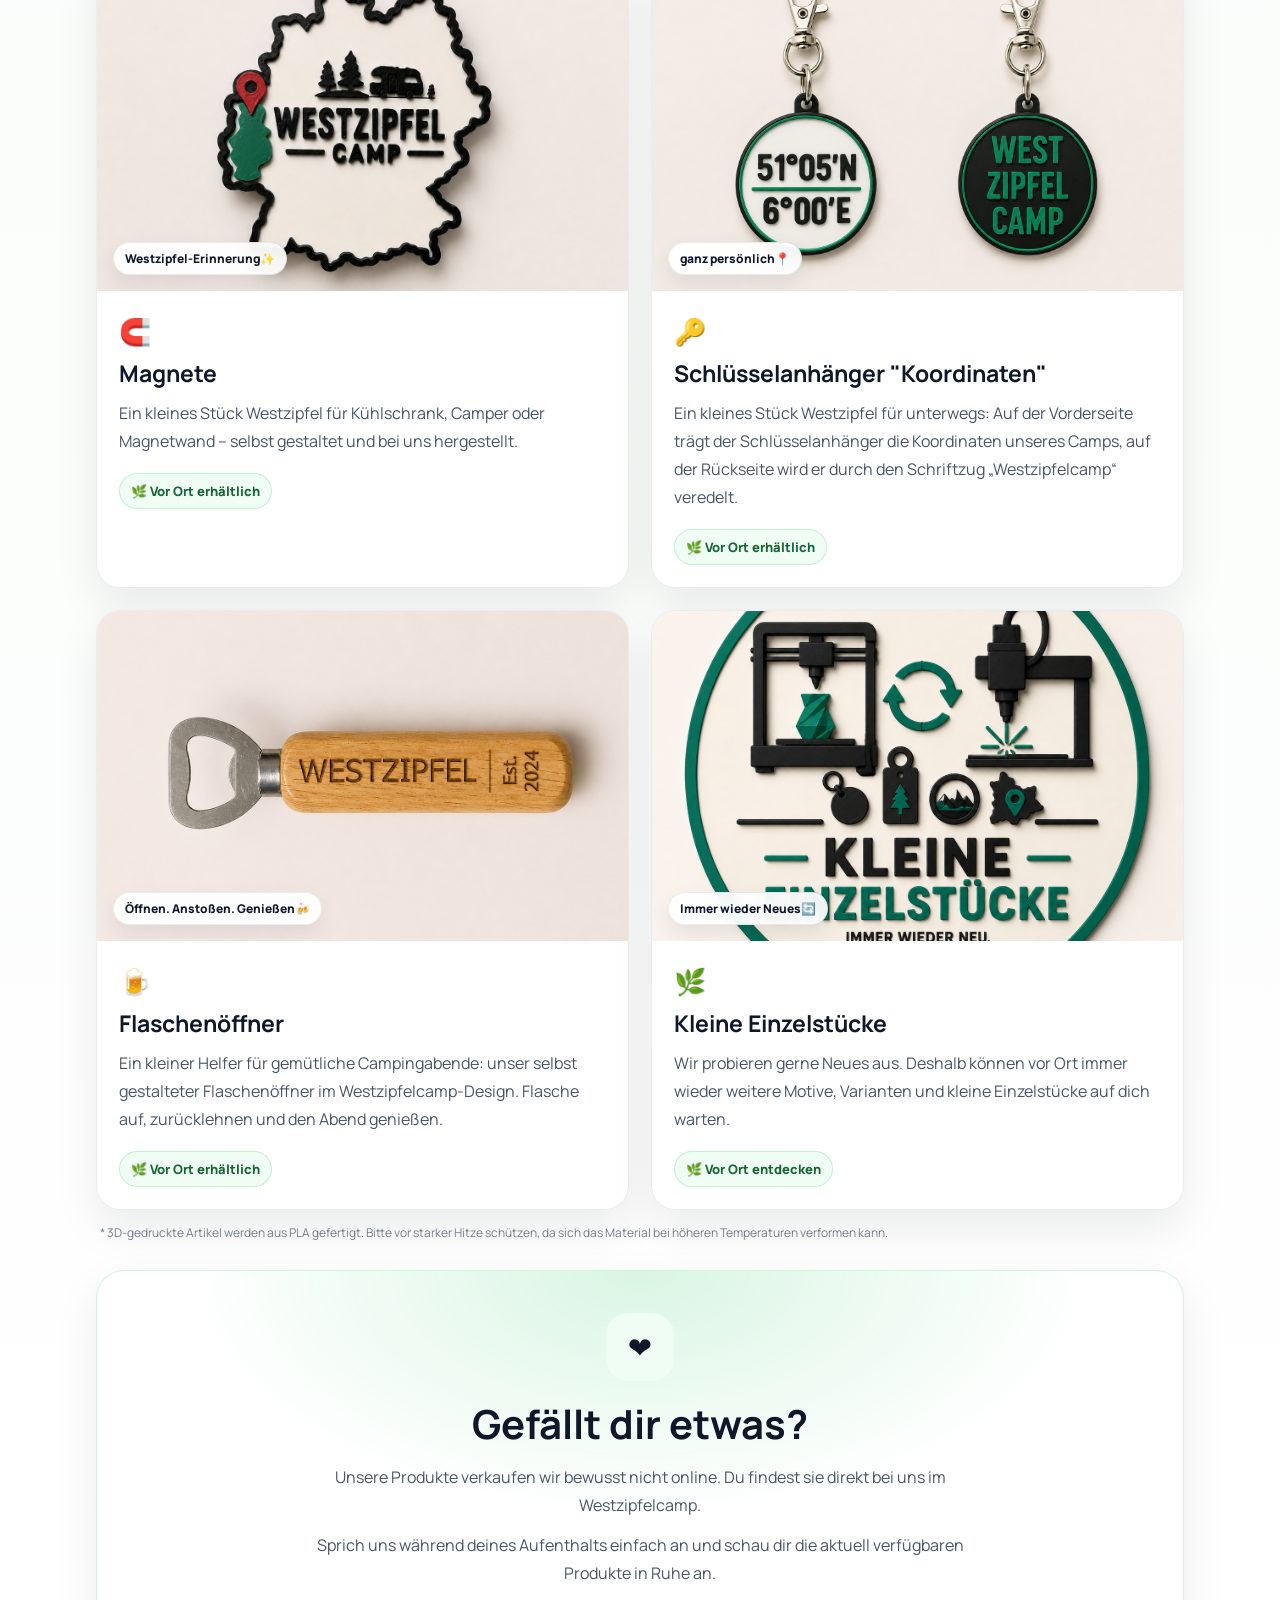
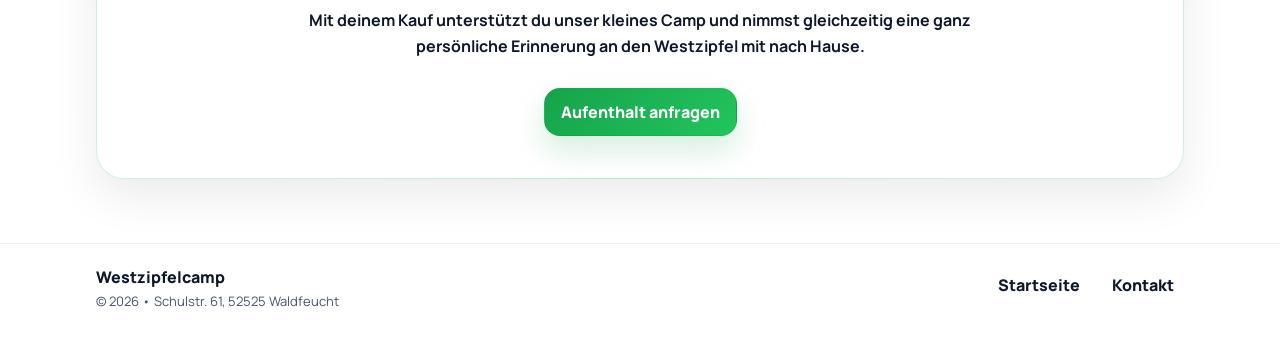
==== commit 09a2bcea: "Update unterstuetzen.html" ====
--- a/unterstuetzen.html
+++ b/unterstuetzen.html
@@ -168,7 +168,7 @@
             <div class="merch-image">
 
               <img
-                src="assets/schluesselanhaengerlang.png"
+                src="assets/schluesselanhaengerlang1.png"
                 alt="Handgemachte Schlüsselanhänger vom Westzipfelcamp"
                 loading="lazy"
               >
@@ -231,7 +231,7 @@
               <p>
                 Praktisch und besonders zugleich:
                 eigene Motive, von uns gestaltet und
-                direkt im Westzipfel gefertigt.
+                direkt im Westzipfel gefertigt - im Set mit praktischer Halterung und in verschiedenen Farben erhätlich.
               </p>
 
               <div class="merch-availability">
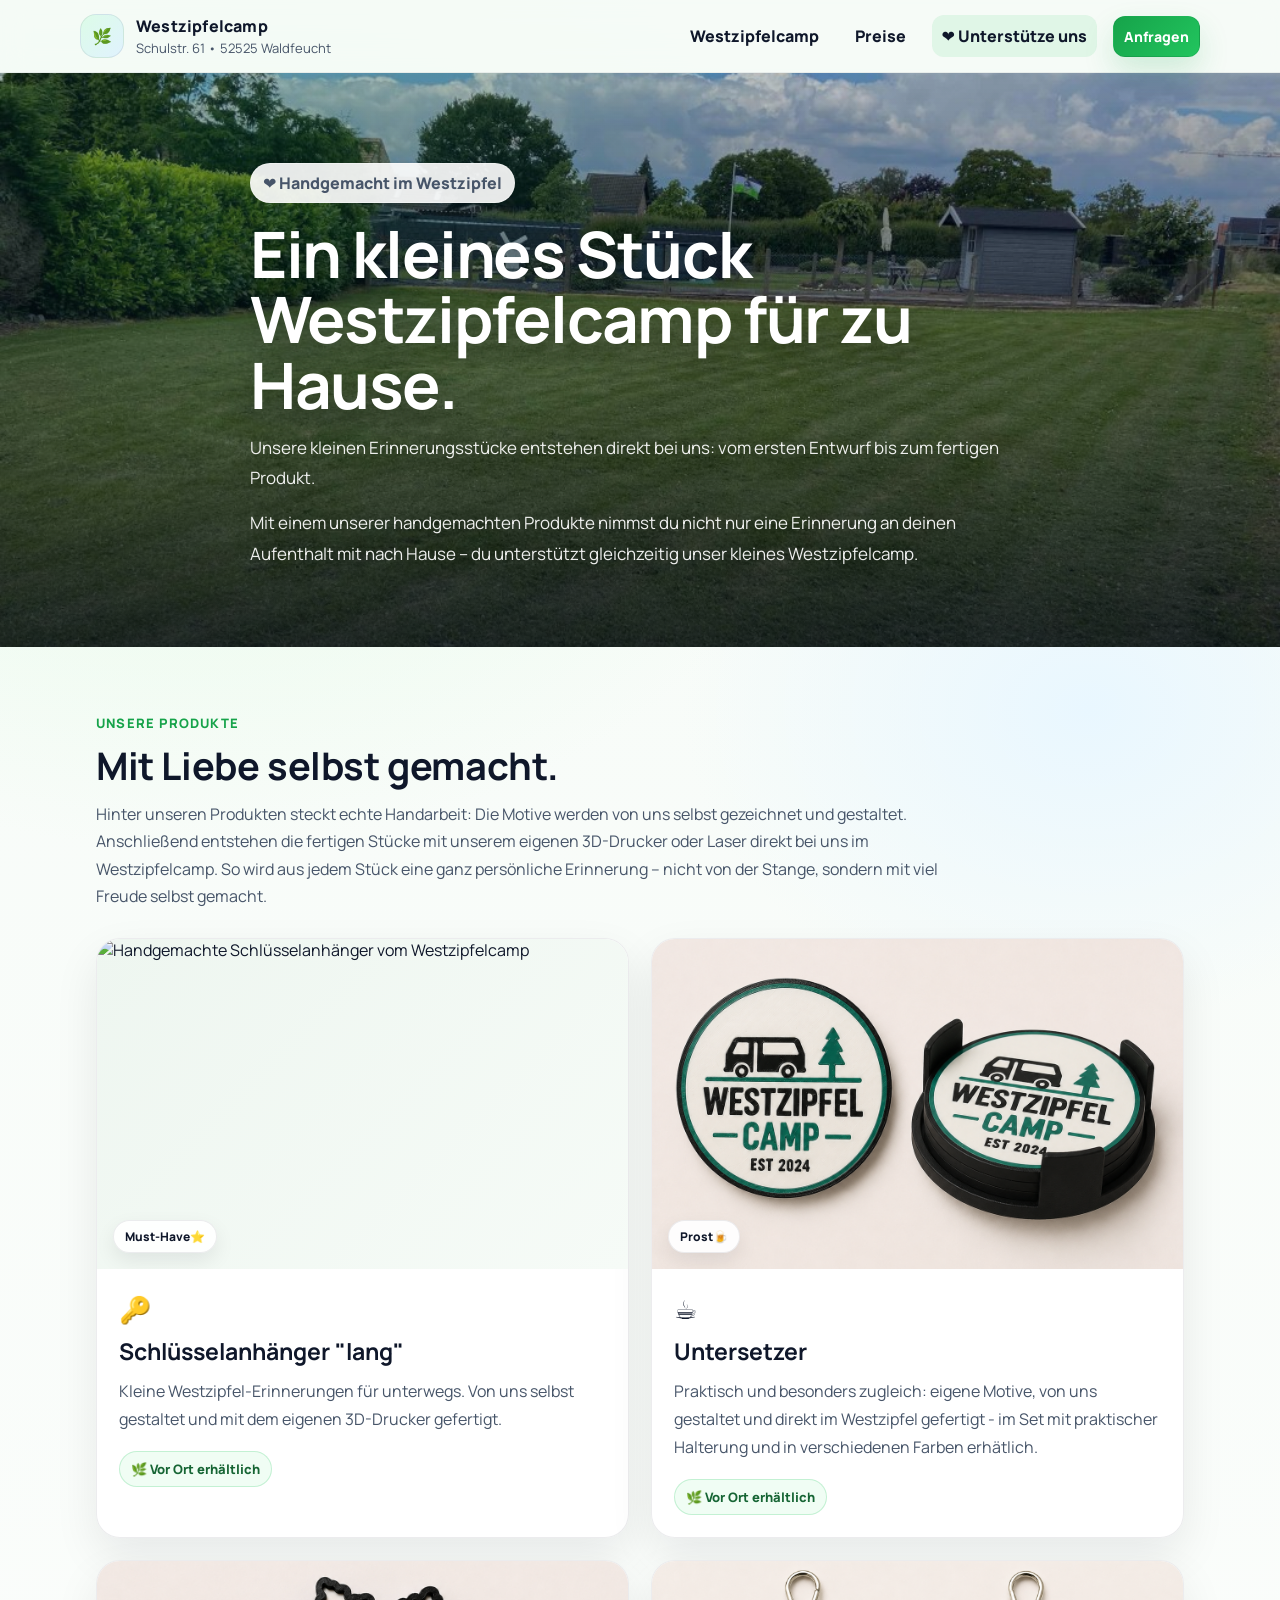
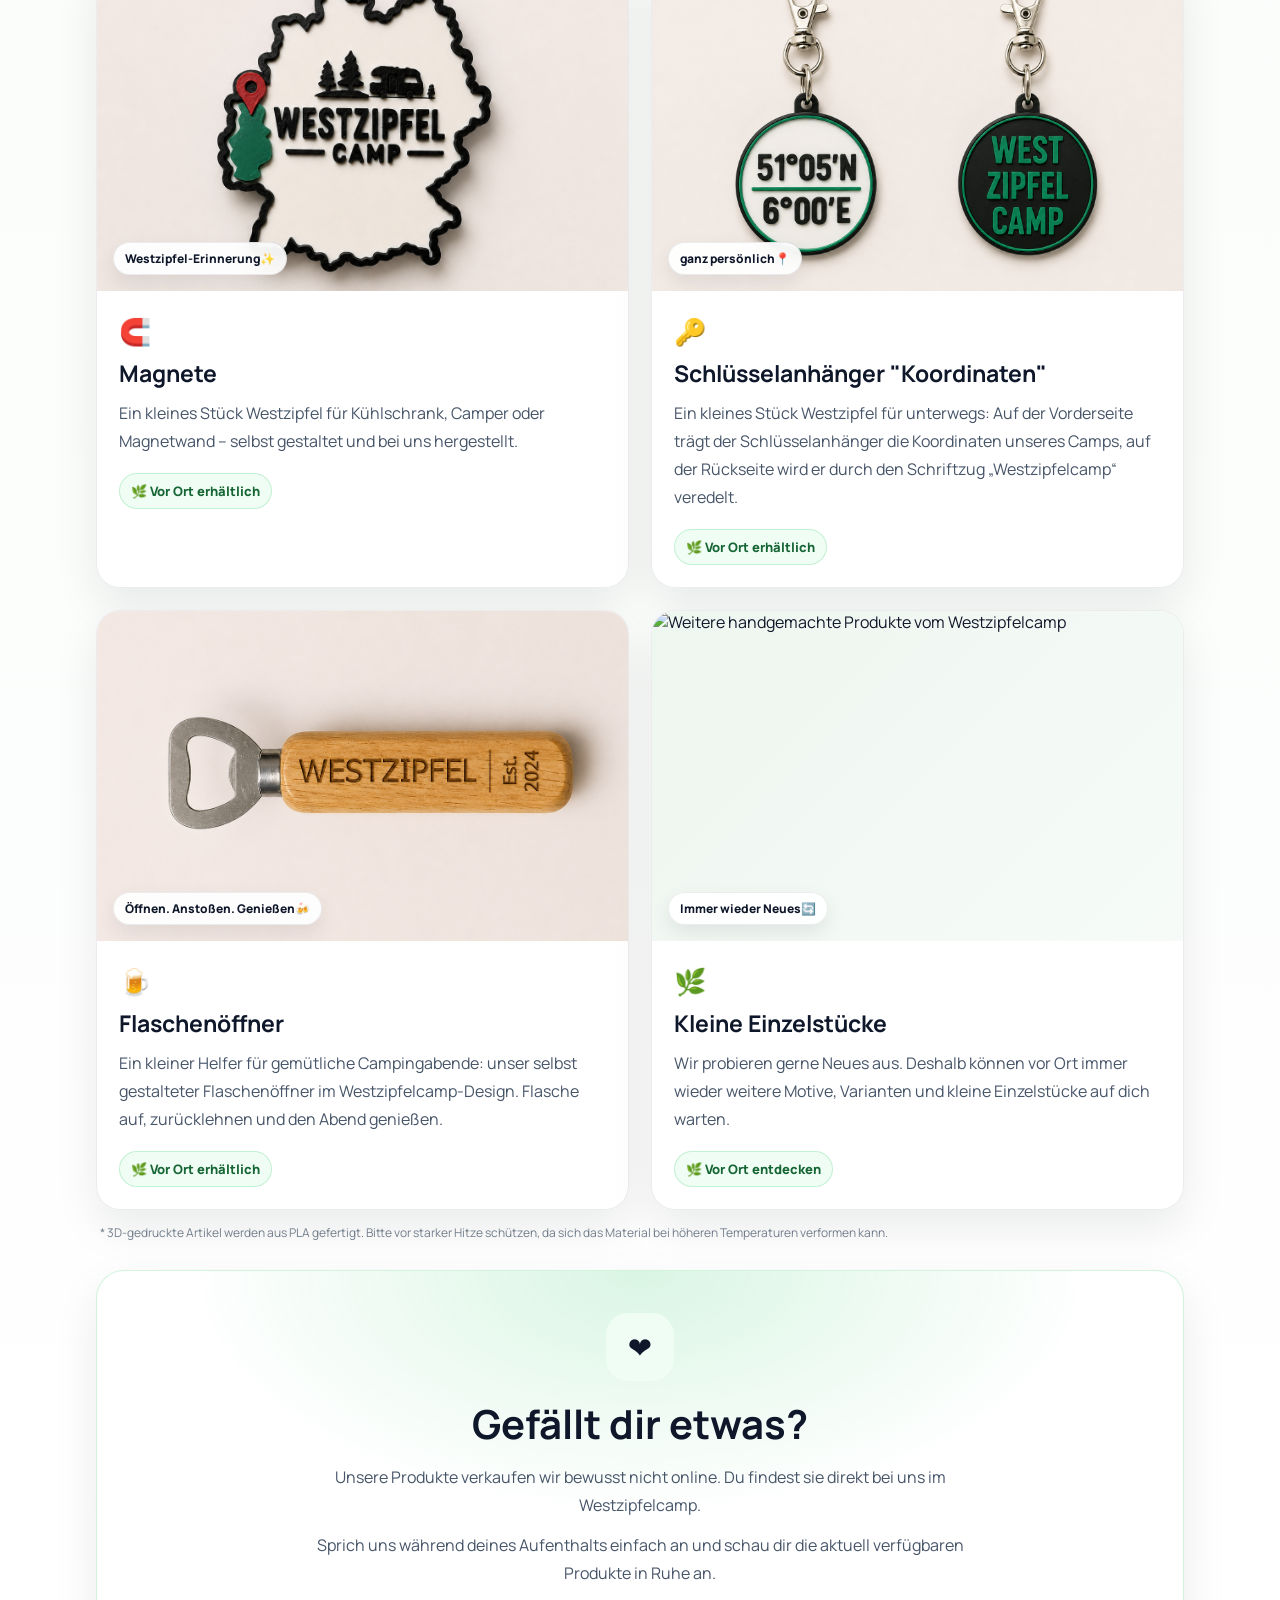
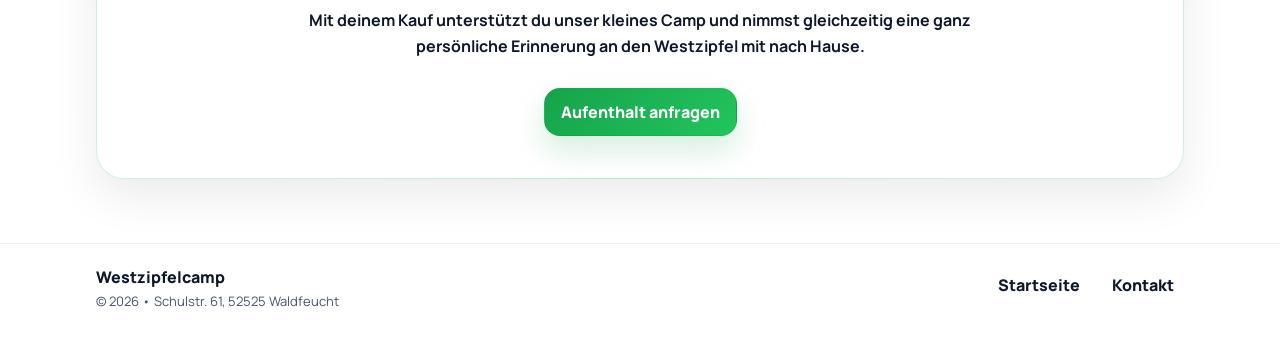
==== commit 81400367: "Update unterstuetzen.html" ====
--- a/unterstuetzen.html
+++ b/unterstuetzen.html
@@ -369,7 +369,7 @@
             <div class="merch-image">
 
               <img
-                src="assets/weitere-produkte.png"
+                src="assets/weitere-produkte1.png"
                 alt="Weitere handgemachte Produkte vom Westzipfelcamp"
                 loading="lazy"
               >
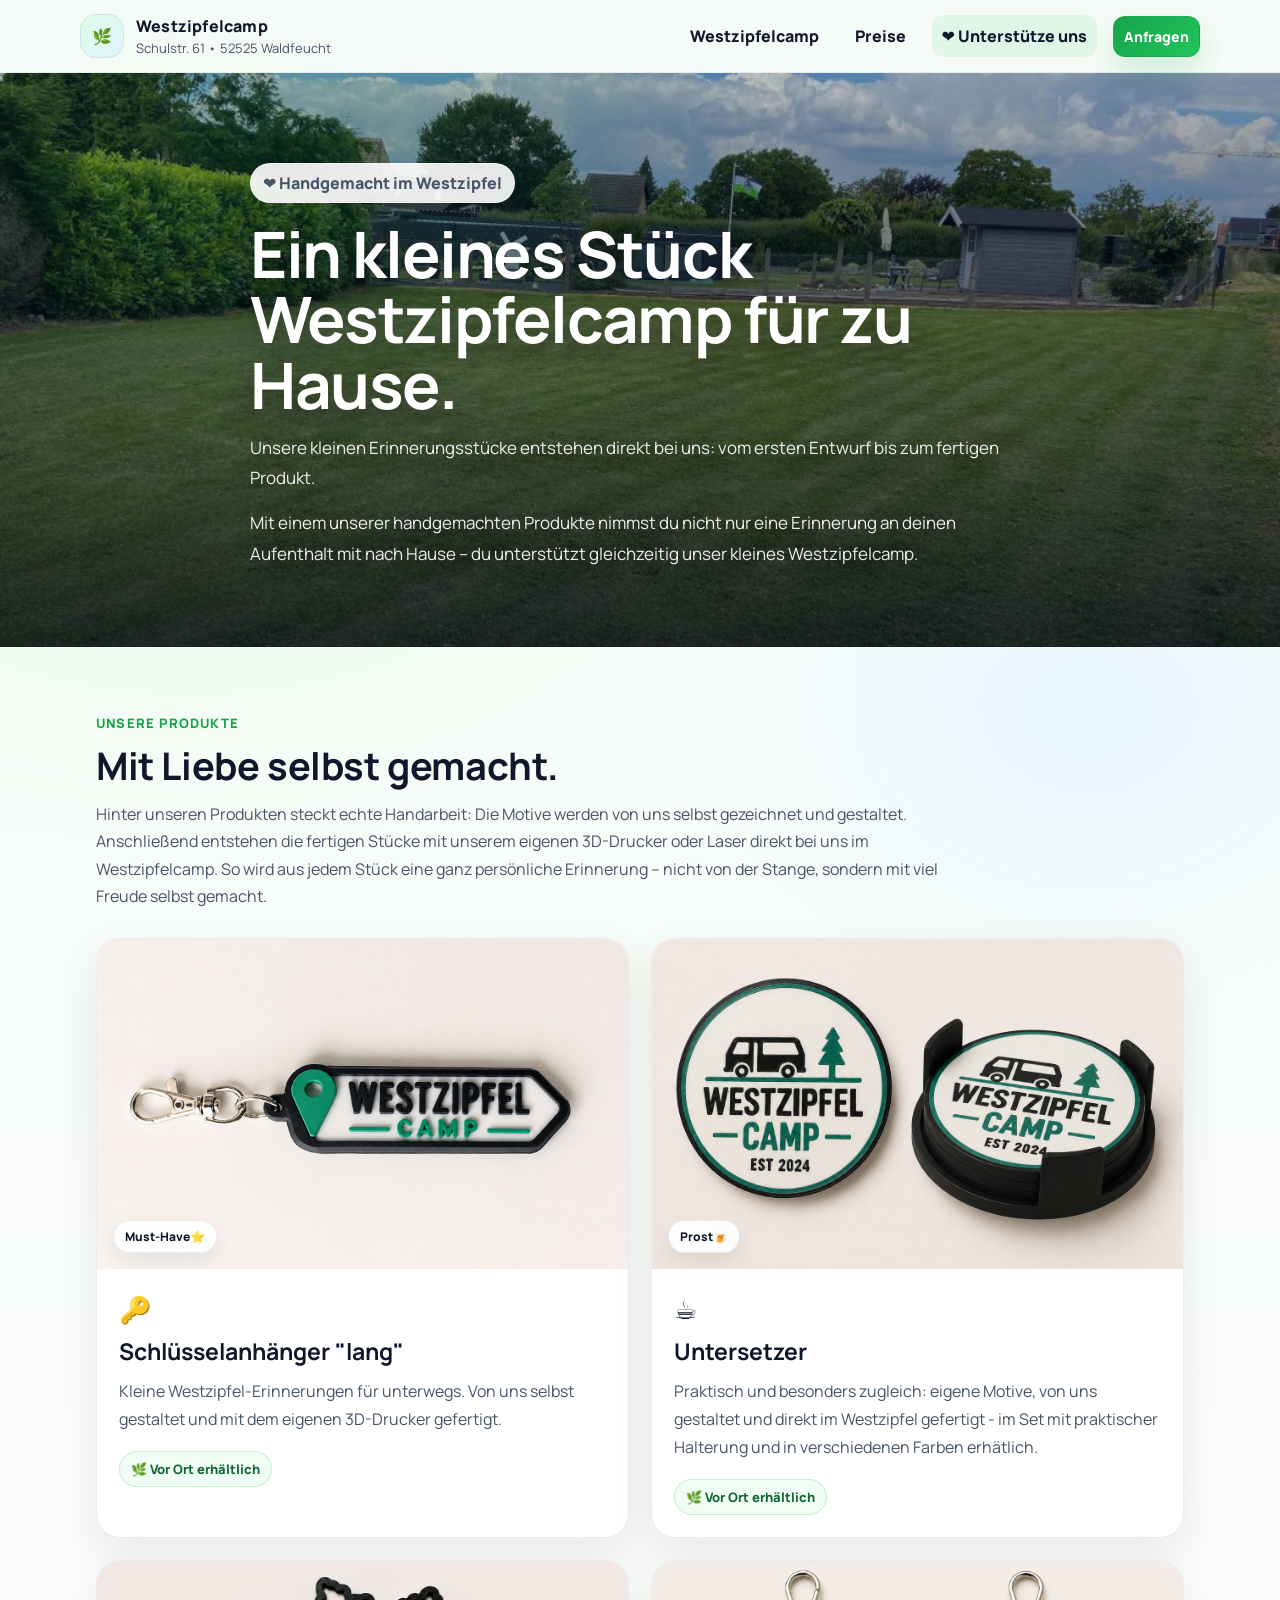
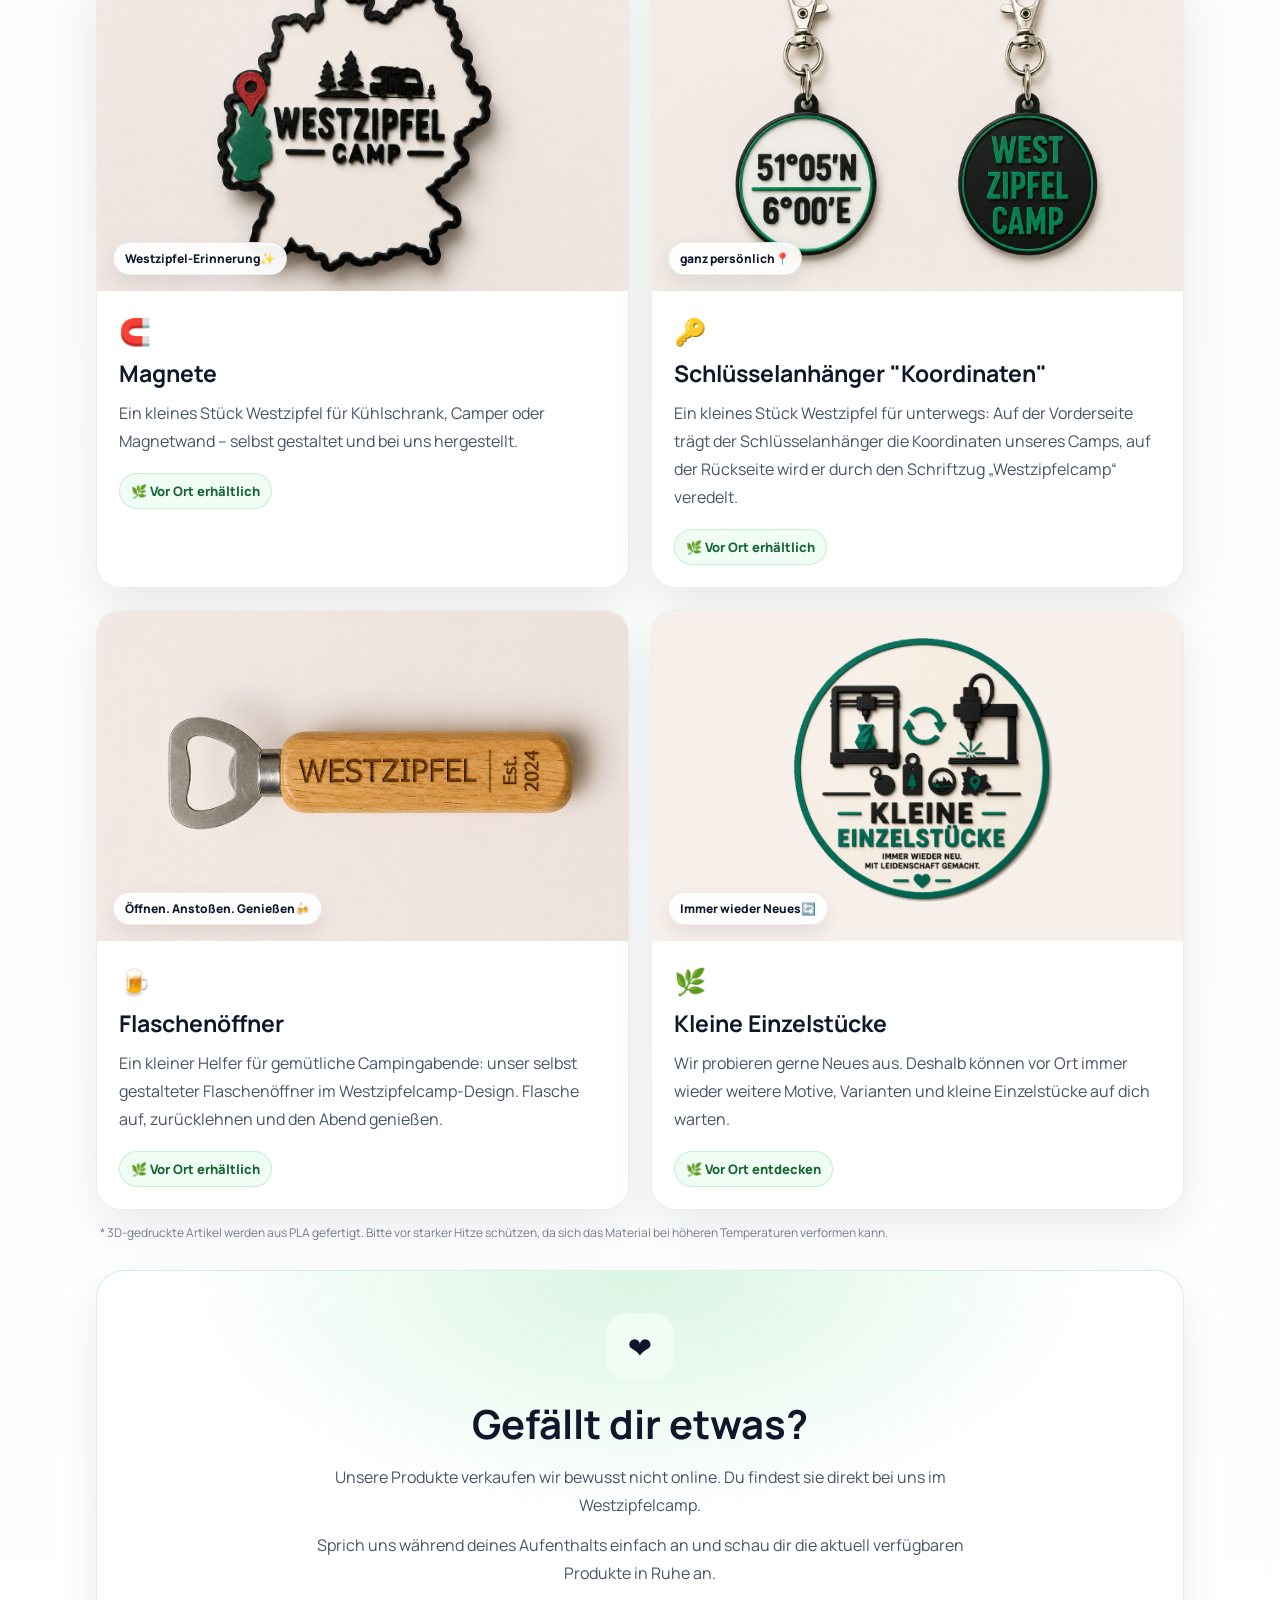
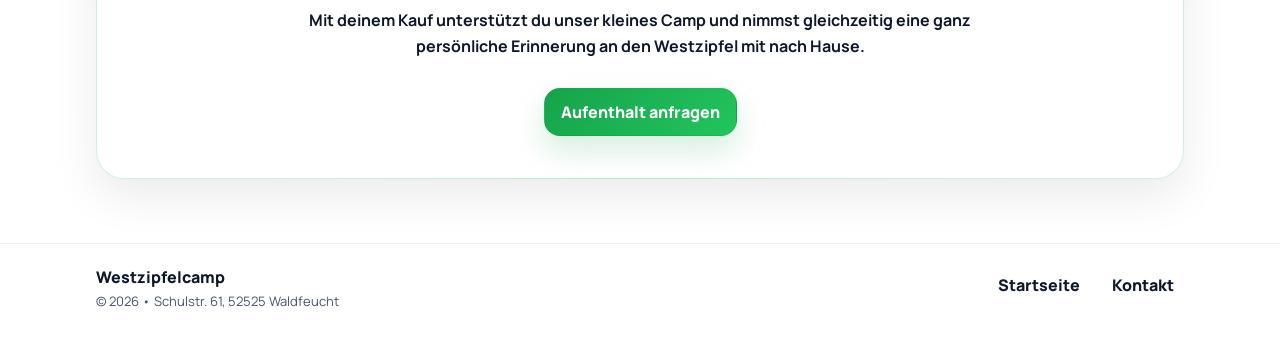
==== commit f0cd54a3: "Update unterstuetzen.html" ====
--- a/unterstuetzen.html
+++ b/unterstuetzen.html
@@ -369,7 +369,7 @@
             <div class="merch-image">
 
               <img
-                src="assets/weitere-produkte1.png"
+                src="assets/weitere-produkte2.png"
                 alt="Weitere handgemachte Produkte vom Westzipfelcamp"
                 loading="lazy"
               >
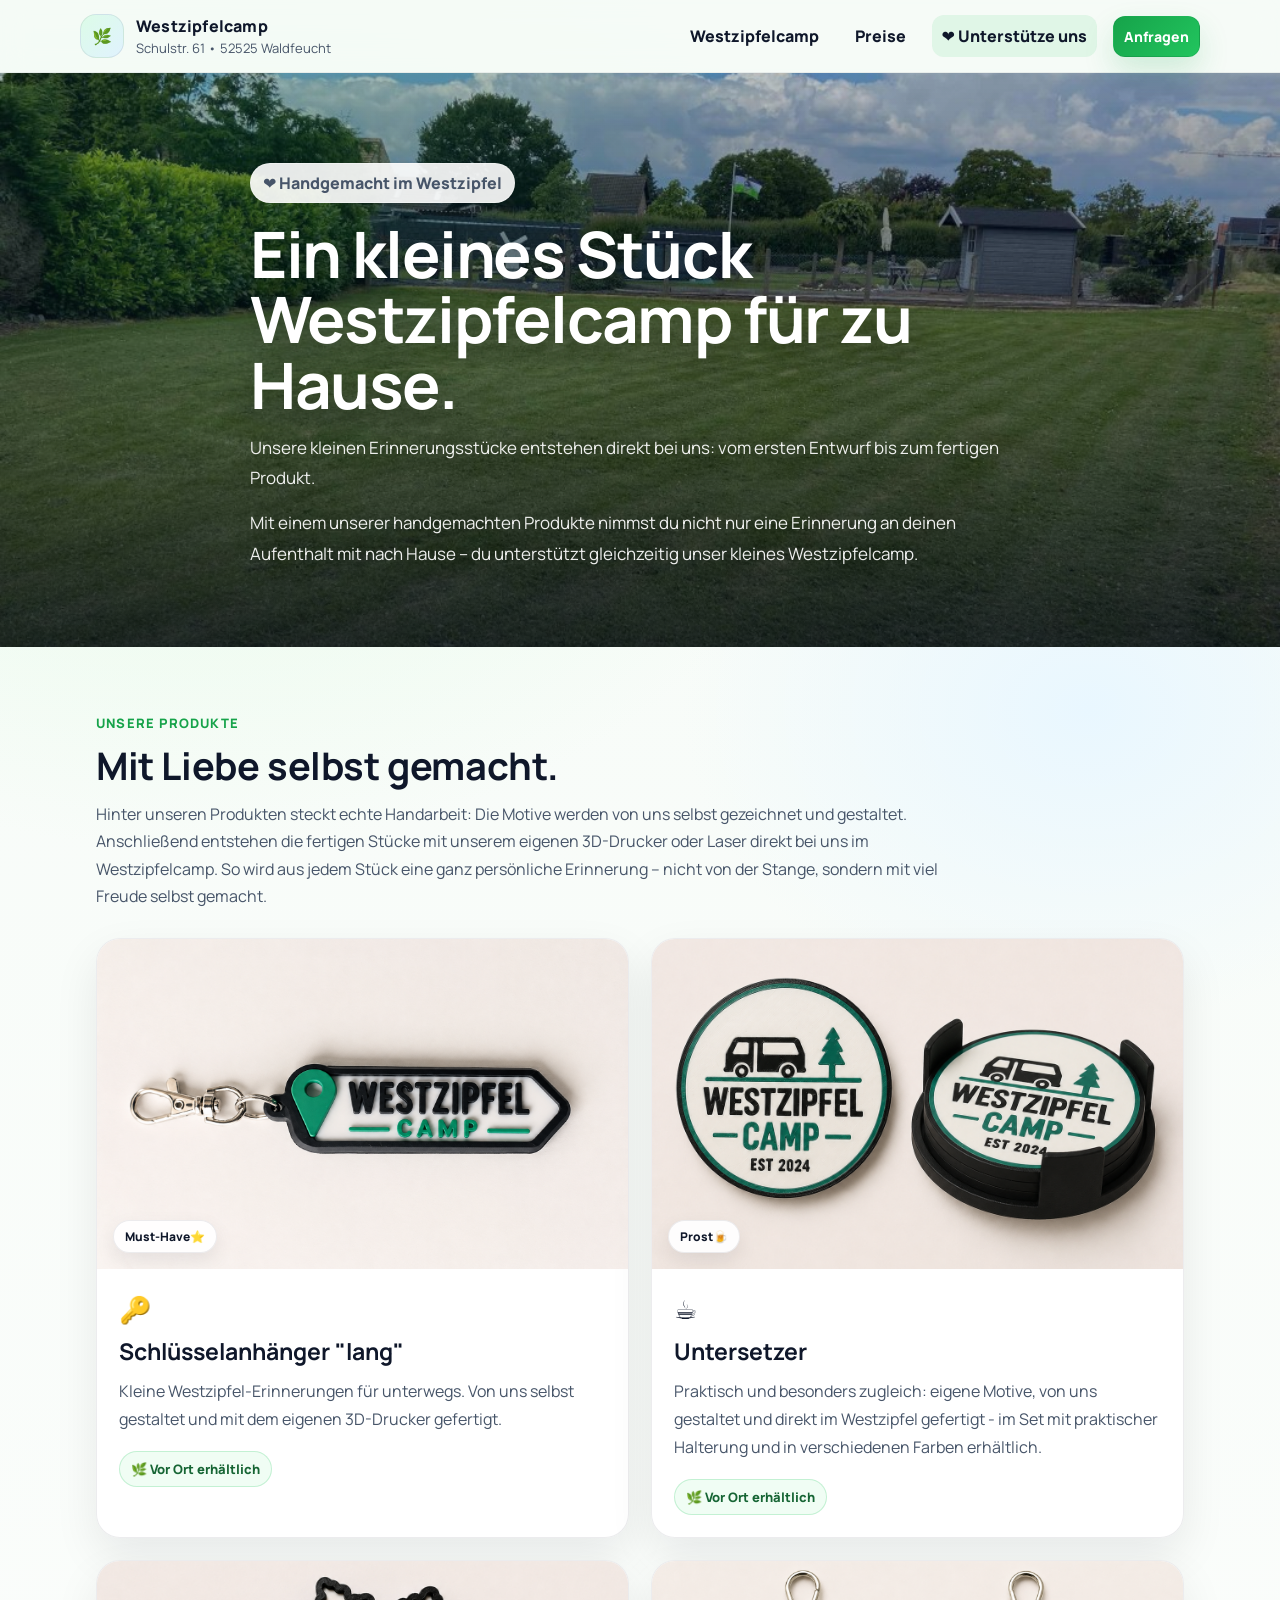
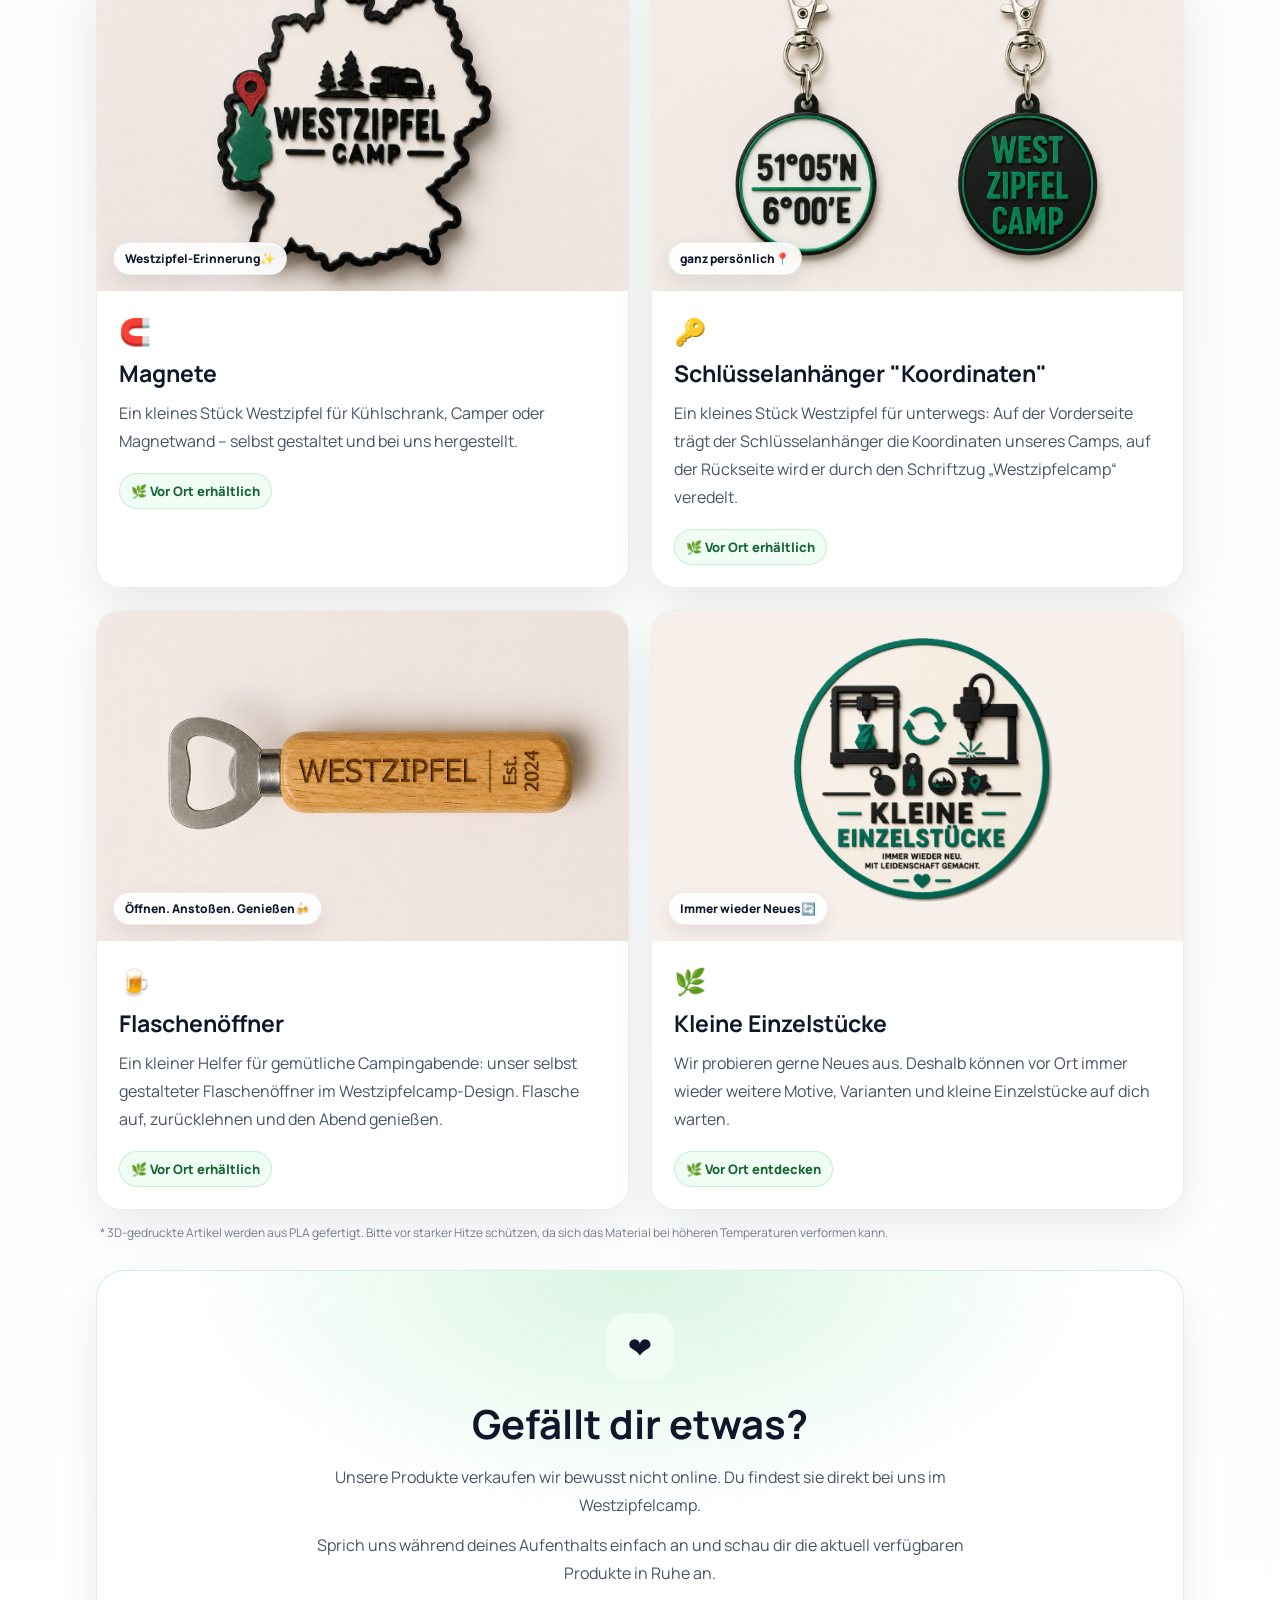
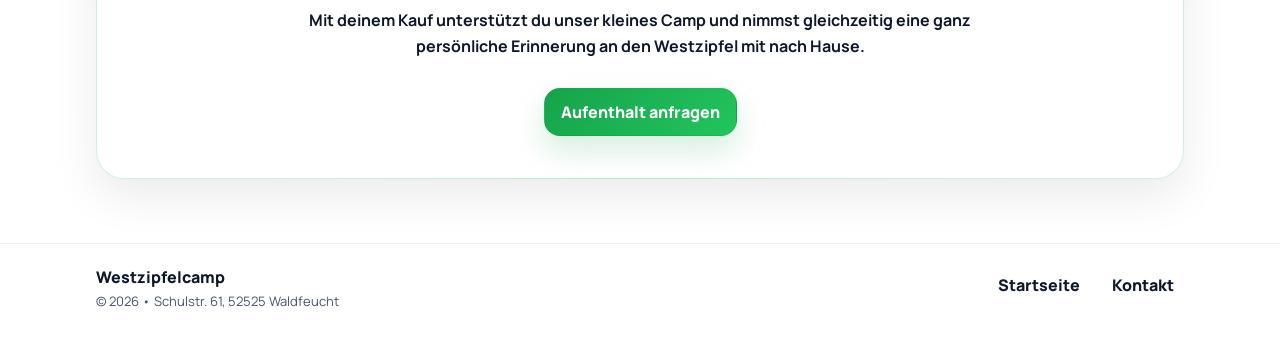
==== commit d2e1ab46: "Update unterstuetzen.html" ====
--- a/unterstuetzen.html
+++ b/unterstuetzen.html
@@ -231,7 +231,7 @@
               <p>
                 Praktisch und besonders zugleich:
                 eigene Motive, von uns gestaltet und
-                direkt im Westzipfel gefertigt - im Set mit praktischer Halterung und in verschiedenen Farben erhätlich.
+                direkt im Westzipfel gefertigt - im Set mit praktischer Halterung und in verschiedenen Farben erhältlich.
               </p>
 
               <div class="merch-availability">
